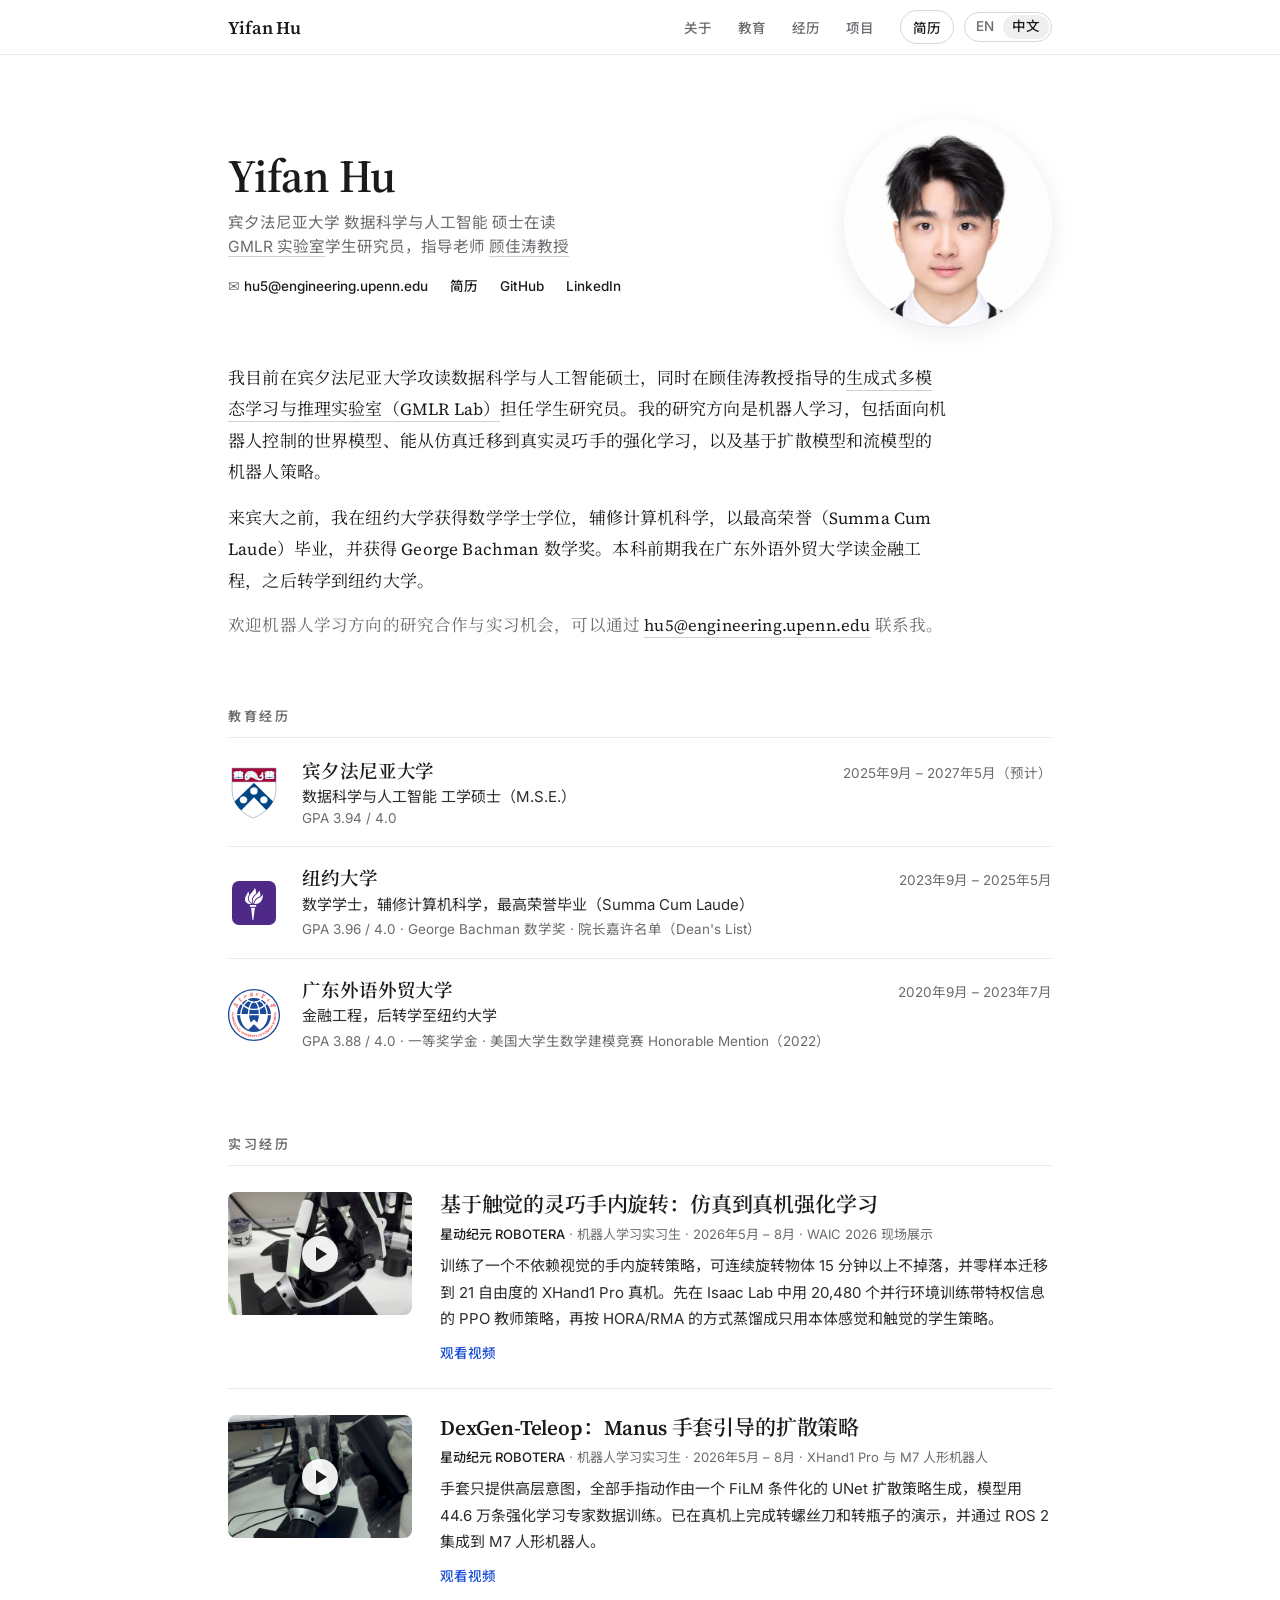
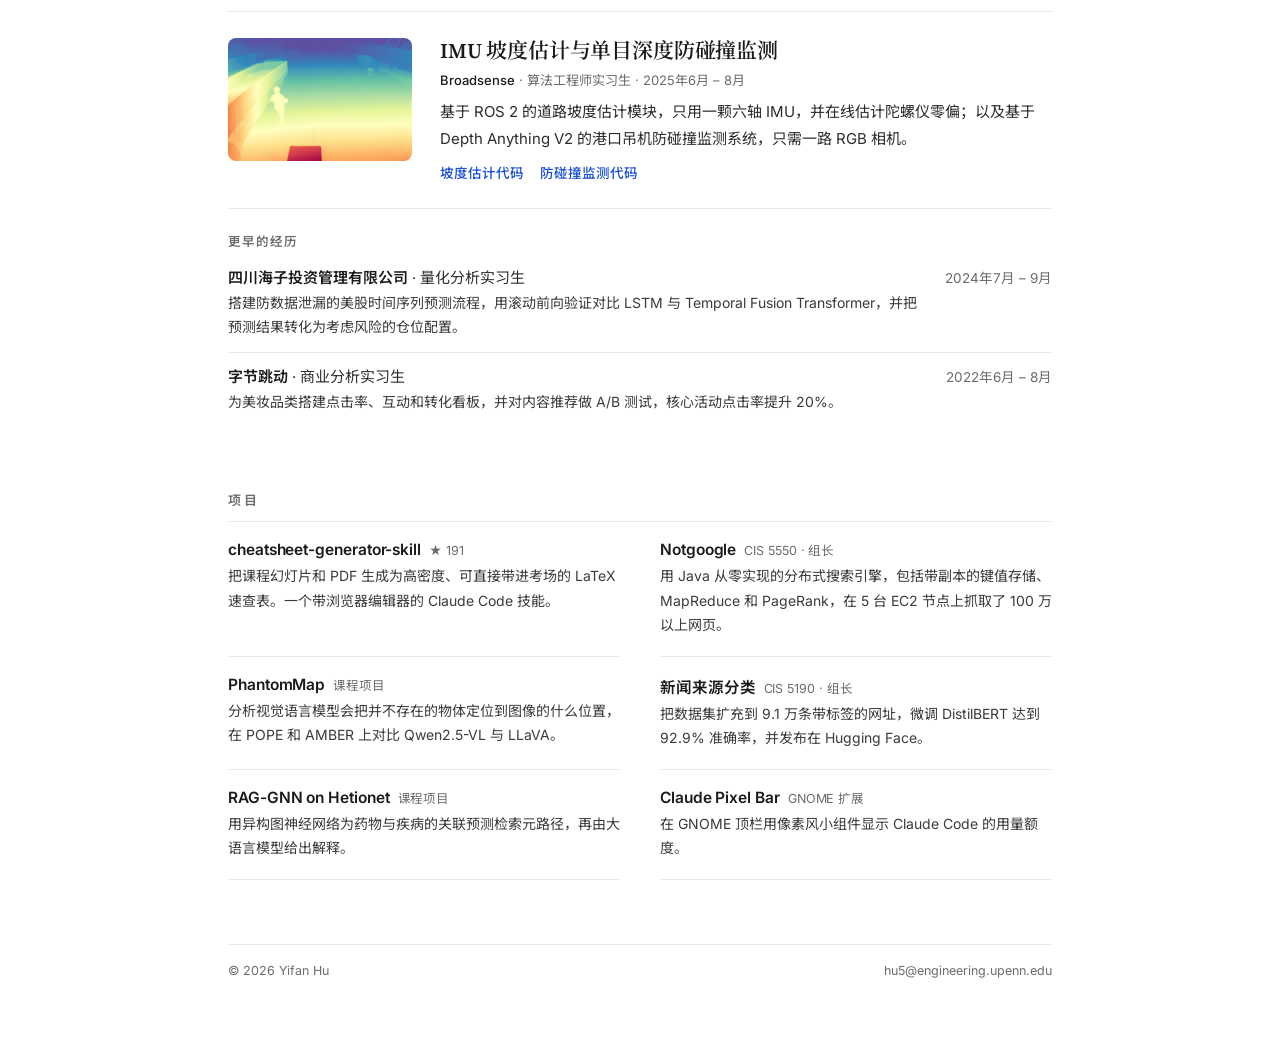
==== zh.html @ c8dd154f "Segmented EN | 中文 language switch after the CV button" ====
<!DOCTYPE html>
<html lang="zh-CN">
<head>
  <meta charset="utf-8">
  <meta name="viewport" content="width=device-width, initial-scale=1">
  <title>Yifan Hu · 个人主页</title>
  <meta name="description" content="Yifan Hu，宾夕法尼亚大学数据科学与人工智能硕士在读，GMLR 实验室学生研究员。研究方向：机器人学习、世界模型、灵巧操作的仿真到真机强化学习、扩散策略。">
  <meta property="og:title" content="Yifan Hu · 个人主页">
  <meta property="og:description" content="宾夕法尼亚大学机器人学习方向：世界模型、灵巧手的仿真到真机强化学习、扩散策略。">
  <meta property="og:image" content="https://evan715823.github.io/assets/img/photo.jpg">
  <meta property="og:url" content="https://evan715823.github.io/zh.html">
  <meta property="og:type" content="profile">
  <link rel="alternate" hreflang="en" href="https://evan715823.github.io/">
  <link rel="alternate" hreflang="zh-CN" href="https://evan715823.github.io/zh.html">
  <link rel="icon" href="favicon.svg" type="image/svg+xml">
  <link rel="preconnect" href="https://fonts.googleapis.com">
  <link rel="preconnect" href="https://fonts.gstatic.com" crossorigin>
  <link href="https://fonts.googleapis.com/css2?family=Inter:wght@400;500;600&family=Source+Serif+4:ital,opsz,wght@0,8..60,400;0,8..60,600;1,8..60,400&family=Noto+Sans+SC:wght@400;500;600&family=Noto+Serif+SC:wght@400;600&display=swap" rel="stylesheet">
  <link rel="stylesheet" href="assets/style.css?v=202609151609">
</head>
<body>

<div class="topbar">
  <div class="in">
    <a class="name" href="#top">Yifan Hu</a>
    <nav>
      <a href="#about">关于</a>
      <a href="#education">教育</a>
      <a href="#experience">经历</a>
      <a href="#projects">项目</a>
      <a class="cv" href="Yifan_Hu_Resume.pdf" target="_blank" rel="noopener">简历</a>
      <span class="langsw" role="group" aria-label="语言"><a href="index.html" lang="en" hreflang="en">EN</a><a class="on" aria-current="page">中文</a></span>
    </nav>
  </div>
</div>

<main class="wrap" id="top">

  <header>
    <div>
      <h1>Yifan Hu</h1>
      <p class="role">宾夕法尼亚大学 数据科学与人工智能 硕士在读<br>
        <a href="https://jiataogu.me/team/" target="_blank" rel="noopener">GMLR 实验室</a>学生研究员，指导老师 <a href="https://jiataogu.me/" target="_blank" rel="noopener">顾佳涛教授</a></p>
      <p class="links">
        <a href="mailto:hu5@engineering.upenn.edu"><span>✉</span>hu5@engineering.upenn.edu</a>
        <a href="Yifan_Hu_Resume.pdf" target="_blank" rel="noopener">简历</a>
        <a href="https://github.com/Evan715823" target="_blank" rel="noopener">GitHub</a>
        <a href="https://www.linkedin.com/in/yifan-hu-2140a3290/" target="_blank" rel="noopener">LinkedIn</a>
      </p>
    </div>
    <img src="assets/img/photo.jpg" alt="Yifan Hu 的照片" width="208" height="208">
  </header>

  <section class="bio" id="about">
    <p>我目前在宾夕法尼亚大学攻读数据科学与人工智能硕士，同时在顾佳涛教授指导的<a href="https://jiataogu.me/team/" target="_blank" rel="noopener">生成式多模态学习与推理实验室（GMLR Lab）</a>担任学生研究员。我的研究方向是机器人学习，包括面向机器人控制的世界模型、能从仿真迁移到真实灵巧手的强化学习，以及基于扩散模型和流模型的机器人策略。</p>
    <p>来宾大之前，我在纽约大学获得数学学士学位，辅修计算机科学，以最高荣誉（Summa Cum Laude）毕业，并获得 George Bachman 数学奖。本科前期我在广东外语外贸大学读金融工程，之后转学到纽约大学。</p>
    <p class="open">欢迎机器人学习方向的研究合作与实习机会，可以通过 <a href="mailto:hu5@engineering.upenn.edu">hu5@engineering.upenn.edu</a> 联系我。</p>
  </section>

  <h2 id="education">教育经历</h2>
  <div class="edu">
    <div class="school">
      <img class="crest" src="assets/img/logo-penn.svg" alt="宾夕法尼亚大学校徽" width="52" height="52">
      <div class="sb">
        <div class="top"><h3>宾夕法尼亚大学</h3><span class="d">2025年9月 – 2027年5月（预计）</span></div>
        <p class="deg">数据科学与人工智能 工学硕士（M.S.E.）</p>
        <p class="s">GPA 3.94 / 4.0</p>
      </div>
    </div>
    <div class="school">
      <img class="crest block" src="assets/img/logo-nyu.svg" alt="纽约大学校徽" width="52" height="52">
      <div class="sb">
        <div class="top"><h3>纽约大学</h3><span class="d">2023年9月 – 2025年5月</span></div>
        <p class="deg">数学学士，辅修计算机科学，最高荣誉毕业（Summa Cum Laude）</p>
        <p class="s">GPA 3.96 / 4.0 · George Bachman 数学奖 · 院长嘉许名单（Dean's List）</p>
      </div>
    </div>
    <div class="school">
      <img class="crest" src="assets/img/logo-gdufs.svg" alt="广东外语外贸大学校徽" width="52" height="52">
      <div class="sb">
        <div class="top"><h3>广东外语外贸大学</h3><span class="d">2020年9月 – 2023年7月</span></div>
        <p class="deg">金融工程，后转学至纽约大学</p>
        <p class="s">GPA 3.88 / 4.0 · 一等奖学金 · 美国大学生数学建模竞赛 Honorable Mention（2022）</p>
      </div>
    </div>
  </div>

  <h2 id="experience">实习经历</h2>

  <article class="entry">
    <a class="thumb" href="assets/video/inhand-rotation.mp4" data-video="assets/video/inhand-rotation.mp4" data-poster="assets/img/inhand-rotation-poster.jpg" aria-label="播放视频：XHand1 Pro 手内旋转">
      <img src="assets/img/inhand-rotation.jpg" alt="XHand1 Pro 在手中旋转圆柱" loading="lazy" width="960" height="640"><span class="play"></span>
    </a>
    <div>
      <h3>基于触觉的灵巧手内旋转：仿真到真机强化学习</h3>
      <p class="meta"><b>星动纪元 ROBOTERA</b> · 机器人学习实习生 · 2026年5月 – 8月 · WAIC 2026 现场展示</p>
      <p>训练了一个不依赖视觉的手内旋转策略，可连续旋转物体 15 分钟以上不掉落，并零样本迁移到 21 自由度的 XHand1 Pro 真机。先在 Isaac Lab 中用 20,480 个并行环境训练带特权信息的 PPO 教师策略，再按 HORA/RMA 的方式蒸馏成只用本体感觉和触觉的学生策略。</p>
      <p class="el"><a href="assets/video/inhand-rotation.mp4" data-video="assets/video/inhand-rotation.mp4" data-poster="assets/img/inhand-rotation-poster.jpg">观看视频</a></p>
    </div>
  </article>

  <article class="entry">
    <a class="thumb" href="assets/video/glove-teleop.mp4" data-video="assets/video/glove-teleop.mp4" data-poster="assets/img/glove-teleop-poster.jpg" aria-label="播放视频：手套引导遥操作">
      <img src="assets/img/glove-teleop.jpg" alt="Manus 手套引导 XHand1 Pro 旋转瓶子" loading="lazy" width="960" height="640"><span class="play"></span>
    </a>
    <div>
      <h3>DexGen-Teleop：Manus 手套引导的扩散策略</h3>
      <p class="meta"><b>星动纪元 ROBOTERA</b> · 机器人学习实习生 · 2026年5月 – 8月 · XHand1 Pro 与 M7 人形机器人</p>
      <p>手套只提供高层意图，全部手指动作由一个 FiLM 条件化的 UNet 扩散策略生成，模型用 44.6 万条强化学习专家数据训练。已在真机上完成转螺丝刀和转瓶子的演示，并通过 ROS 2 集成到 M7 人形机器人。</p>
      <p class="el"><a href="assets/video/glove-teleop.mp4" data-video="assets/video/glove-teleop.mp4" data-poster="assets/img/glove-teleop-poster.jpg">观看视频</a></p>
    </div>
  </article>

  <article class="entry">
    <a class="thumb static" href="https://github.com/Evan715823/Depth-Anything-V2-crane" target="_blank" rel="noopener" aria-label="Depth Anything V2 吊机防碰撞代码仓库">
      <img src="assets/img/broadsense.jpg" alt="港口吊机场景的单目深度图" loading="lazy" width="960" height="640">
    </a>
    <div>
      <h3>IMU 坡度估计与单目深度防碰撞监测</h3>
      <p class="meta"><b>Broadsense</b> · 算法工程师实习生 · 2025年6月 – 8月</p>
      <p>基于 ROS 2 的道路坡度估计模块，只用一颗六轴 IMU，并在线估计陀螺仪零偏；以及基于 Depth Anything V2 的港口吊机防碰撞监测系统，只需一路 RGB 相机。</p>
      <p class="el">
        <a href="https://github.com/Evan715823/slope_estimate" target="_blank" rel="noopener">坡度估计代码</a>
        <a href="https://github.com/Evan715823/Depth-Anything-V2-crane" target="_blank" rel="noopener">防碰撞监测代码</a>
      </p>
    </div>
  </article>

  <div class="minor">
    <h4>更早的经历</h4>
    <div class="mi">
      <div class="top"><p><b>四川海子投资管理有限公司</b> · 量化分析实习生</p><span class="d">2024年7月 – 9月</span></div>
      <p class="desc">搭建防数据泄漏的美股时间序列预测流程，用滚动前向验证对比 LSTM 与 Temporal Fusion Transformer，并把预测结果转化为考虑风险的仓位配置。</p>
    </div>
    <div class="mi">
      <div class="top"><p><b>字节跳动</b> · 商业分析实习生</p><span class="d">2022年6月 – 8月</span></div>
      <p class="desc">为美妆品类搭建点击率、互动和转化看板，并对内容推荐做 A/B 测试，核心活动点击率提升 20%。</p>
    </div>
  </div>

  <h2 id="projects">项目</h2>
  <div class="projects">
    <div class="proj"><h3><a href="https://github.com/Evan715823/cheatsheet-generator-skill" target="_blank" rel="noopener">cheatsheet-generator-skill</a><span>★ 191</span></h3><p>把课程幻灯片和 PDF 生成为高密度、可直接带进考场的 LaTeX 速查表。一个带浏览器编辑器的 Claude Code 技能。</p></div>
    <div class="proj"><h3>Notgoogle<span>CIS 5550 · 组长</span></h3><p>用 Java 从零实现的分布式搜索引擎，包括带副本的键值存储、MapReduce 和 PageRank，在 5 台 EC2 节点上抓取了 100 万以上网页。</p></div>
    <div class="proj"><h3><a href="https://github.com/Evan715823/PhantomMap" target="_blank" rel="noopener">PhantomMap</a><span>课程项目</span></h3><p>分析视觉语言模型会把并不存在的物体定位到图像的什么位置，在 POPE 和 AMBER 上对比 Qwen2.5-VL 与 LLaVA。</p></div>
    <div class="proj"><h3>新闻来源分类<span>CIS 5190 · 组长</span></h3><p>把数据集扩充到 9.1 万条带标签的网址，微调 DistilBERT 达到 92.9% 准确率，并发布在 Hugging Face。</p></div>
    <div class="proj"><h3><a href="https://github.com/Evan715823/rag-gnn-hetionet" target="_blank" rel="noopener">RAG-GNN on Hetionet</a><span>课程项目</span></h3><p>用异构图神经网络为药物与疾病的关联预测检索元路径，再由大语言模型给出解释。</p></div>
    <div class="proj"><h3><a href="https://github.com/Evan715823/Claude-bar-for-linux" target="_blank" rel="noopener">Claude Pixel Bar</a><span>GNOME 扩展</span></h3><p>在 GNOME 顶栏用像素风小组件显示 Claude Code 的用量额度。</p></div>
  </div>


  <footer><span>© 2026 Yifan Hu</span><span><a href="mailto:hu5@engineering.upenn.edu">hu5@engineering.upenn.edu</a></span></footer>
</main>

<div class="lightbox" id="lightbox" hidden>
  <div class="lb-backdrop" data-close></div>
  <div class="lb-body">
    <button class="lb-close" type="button" aria-label="关闭" data-close>×</button>
    <video id="lb-video" controls playsinline preload="metadata"></video>
  </div>
</div>

<script src="assets/site.js?v=202609151609"></script>
</body>
</html>
---- assets/style.css ----
:root {
  --ink: #1b1b1d;
  --body: #2c2c30;
  --sec: #6b6b70;
  --rule: #e8e8ea;
  --link: #1a4fd6;
  --bg: #fff;
  --serif: 'Source Serif 4', Georgia, 'Times New Roman', serif;
  --sans: 'Inter', -apple-system, 'Helvetica Neue', system-ui, sans-serif;
}

* { box-sizing: border-box; margin: 0; padding: 0; }
html { scroll-behavior: smooth; scroll-padding-top: 70px; }
body { background: var(--bg); color: var(--ink); font-family: var(--sans); -webkit-font-smoothing: antialiased; }
a { color: var(--link); text-decoration: none; }
a:hover { text-decoration: underline; }
img { max-width: 100%; display: block; }

/* top bar */
.topbar { position: sticky; top: 0; z-index: 9; background: rgba(255, 255, 255, .94); backdrop-filter: blur(12px); -webkit-backdrop-filter: blur(12px); border-bottom: 1px solid var(--rule); }
.topbar .in { max-width: 880px; margin: 0 auto; padding: 0 28px; height: 54px; display: flex; align-items: center; justify-content: space-between; }
.topbar .name { font-family: var(--serif); font-weight: 600; font-size: 18px; color: var(--ink); letter-spacing: -.005em; }
.topbar .name:hover { text-decoration: none; }
.topbar nav a { color: var(--sec); font-size: 13.5px; font-weight: 500; margin-left: 26px; }
.topbar nav a:hover { color: var(--ink); text-decoration: none; }
.topbar nav a.cv { color: var(--ink); border: 1px solid #d6d6da; border-radius: 980px; padding: 6px 12px; }
.topbar nav a.cv:hover { border-color: var(--ink); }
.topbar nav { display: flex; align-items: center; }
.langsw { display: inline-flex; margin-left: 10px; border: 1px solid #d6d6da; border-radius: 980px; padding: 2px; font-size: 12.5px; line-height: 1; }
.topbar nav .langsw a { margin: 0; padding: 5px 9px; border-radius: 980px; color: var(--sec); font-weight: 500; }
.topbar nav .langsw a:hover { color: var(--ink); text-decoration: none; }
.topbar nav .langsw a.on { background: #efeff1; color: var(--ink); cursor: default; }

/* Chinese page: Noto Serif SC / Noto Sans SC with system fallbacks */
html[lang="zh-CN"] {
  --serif: 'Source Serif 4', 'Noto Serif SC', 'Songti SC', 'PingFang SC', 'Microsoft YaHei', Georgia, serif;
  --sans: 'Inter', 'Noto Sans SC', 'PingFang SC', 'Microsoft YaHei', system-ui, sans-serif;
}
html[lang="zh-CN"] .bio { font-size: 17px; line-height: 1.85; letter-spacing: .01em; }
html[lang="zh-CN"] .entry p:not(.meta):not(.el), html[lang="zh-CN"] .proj p, html[lang="zh-CN"] .mi .desc { line-height: 1.75; }
html[lang="zh-CN"] h2 { letter-spacing: .2em; }

.wrap { max-width: 880px; margin: 0 auto; padding: 64px 28px 72px; }

/* header */
header { display: grid; grid-template-columns: 1fr 208px; gap: 56px; align-items: center; }
h1 { font-family: var(--serif); font-size: 46px; font-weight: 600; letter-spacing: -.012em; line-height: 1.1; }
.role { font-size: 15.5px; color: var(--sec); margin-top: 10px; line-height: 1.55; }
.role a { color: var(--sec); border-bottom: 1px solid #d0d0d4; }
.role a:hover { color: var(--ink); text-decoration: none; border-color: var(--ink); }
.links { margin-top: 16px; display: flex; flex-wrap: wrap; align-items: baseline; gap: 10px 22px; font-size: 13.5px; font-weight: 500; }
.links a { color: var(--ink); }
.links a span { color: var(--sec); font-weight: 400; margin-right: 5px; }
header img { width: 208px; height: 208px; border-radius: 50%; object-fit: cover; box-shadow: 0 1px 0 rgba(0, 0, 0, .04), 0 6px 24px rgba(0, 0, 0, .08); }

/* bio */
.bio { font-family: var(--serif); font-size: 18px; line-height: 1.66; margin-top: 36px; max-width: 720px; color: var(--ink); }
.bio p + p { margin-top: 14px; }
.bio a { color: var(--ink); border-bottom: 1px solid #cfcfd3; }
.bio a:hover { text-decoration: none; border-color: var(--ink); }
.bio .open { color: var(--sec); font-size: 16.5px; }

/* sections */
h2 { font-size: 13px; font-weight: 600; letter-spacing: .12em; text-transform: uppercase; color: var(--sec); margin-top: 64px; padding-bottom: 12px; border-bottom: 1px solid var(--rule); }

/* experience entries */
.entry { display: grid; grid-template-columns: 184px 1fr; gap: 28px; padding: 26px 0; border-bottom: 1px solid var(--rule); }
.thumb { width: 184px; aspect-ratio: 3 / 2; border-radius: 8px; overflow: hidden; background: #f2f2f4; position: relative; display: block; }
.thumb img { width: 100%; height: 100%; object-fit: cover; transition: transform .35s ease; }
.thumb:hover img { transform: scale(1.03); }
.thumb .play { position: absolute; left: 50%; top: 50%; transform: translate(-50%, -50%); width: 36px; height: 36px; border-radius: 50%; background: rgba(255, 255, 255, .92); box-shadow: 0 2px 10px rgba(0, 0, 0, .25); }
.thumb .play::after { content: ''; position: absolute; left: 14px; top: 11px; border-left: 11px solid var(--ink); border-top: 7px solid transparent; border-bottom: 7px solid transparent; }
.entry h3 { font-family: var(--serif); font-size: 21px; font-weight: 600; letter-spacing: -.008em; line-height: 1.25; }
.meta { font-size: 13px; color: var(--sec); margin-top: 6px; }
.meta b { color: var(--ink); font-weight: 500; }
.entry p:not(.meta):not(.el) { font-size: 15px; line-height: 1.6; margin-top: 10px; color: var(--body); }
.el { margin-top: 10px; font-size: 13.5px; font-weight: 500; display: flex; flex-wrap: wrap; gap: 16px; }

/* earlier experience */
.minor { padding-top: 22px; }
.minor h4 { font-size: 12.5px; font-weight: 600; letter-spacing: .08em; text-transform: uppercase; color: var(--sec); margin-bottom: 4px; }
.mi { padding: 12px 0; }
.mi + .mi { border-top: 1px solid var(--rule); }
.mi .top { display: flex; justify-content: space-between; align-items: baseline; gap: 16px; }
.mi .top p { font-size: 15px; color: var(--body); }
.mi .top b { color: var(--ink); font-weight: 600; }
.mi .d { color: var(--sec); font-size: 13.5px; white-space: nowrap; }
.mi .desc { font-size: 14px; color: #3a3a3f; line-height: 1.55; margin-top: 4px; max-width: 700px; }

/* projects */
.projects { display: grid; grid-template-columns: 1fr 1fr; gap: 0 40px; }
.proj { padding: 18px 0; border-bottom: 1px solid var(--rule); }
.proj h3 { font-size: 15.5px; font-weight: 600; letter-spacing: -.005em; }
.proj h3 a { color: var(--ink); }
.proj h3 span { font-weight: 400; color: var(--sec); font-size: 12.5px; margin-left: 8px; }
.proj p { font-size: 14px; color: #3a3a3f; line-height: 1.55; margin-top: 5px; }

/* education */
.edu { padding-top: 2px; }
.school { display: grid; grid-template-columns: 52px 1fr; gap: 22px; align-items: center; padding: 20px 0; border-bottom: 1px solid var(--rule); }
.school:last-child { border-bottom: 0; }
.crest { width: 52px; height: 52px; object-fit: contain; }
.crest.block { width: 44px; height: 44px; margin: 4px; border-radius: 7px; }
.school .top { display: flex; justify-content: space-between; align-items: baseline; gap: 16px; }
.school h3 { font-family: var(--serif); font-size: 18.5px; font-weight: 600; letter-spacing: -.005em; line-height: 1.25; }
.school .d { color: var(--sec); font-size: 13.5px; white-space: nowrap; }
.school .deg { font-size: 15px; color: var(--body); margin-top: 3px; line-height: 1.45; }
.school .s { font-size: 13.5px; color: var(--sec); margin-top: 3px; }

footer { margin-top: 64px; padding-top: 18px; border-top: 1px solid var(--rule); font-size: 12.5px; color: var(--sec); display: flex; justify-content: space-between; }
footer a { color: var(--sec); }

/* lightbox */
.lightbox { position: fixed; inset: 0; z-index: 50; display: flex; align-items: center; justify-content: center; }
.lightbox[hidden] { display: none; }
.lb-backdrop { position: absolute; inset: 0; background: rgba(0, 0, 0, .78); }
.lb-body { position: relative; width: min(92vw, 1120px); max-height: 90vh; }
.lb-body video { width: 100%; max-height: 90vh; border-radius: 10px; background: #000; display: block; }
.lb-close { position: absolute; right: -6px; top: -44px; width: 36px; height: 36px; border: 0; border-radius: 50%; background: rgba(255, 255, 255, .15); color: #fff; font-size: 22px; line-height: 36px; cursor: pointer; }
.lb-close:hover { background: rgba(255, 255, 255, .3); }
body.lb-open { overflow: hidden; }

/* mobile */
@media (max-width: 640px) {
  .topbar .in { padding: 0 18px; }
  .topbar nav a { margin-left: 14px; font-size: 13px; }
  .topbar nav > a:not(.cv):nth-child(-n+2) { display: none; }
  .langsw { margin-left: 8px; }
  .wrap { padding: 40px 18px 56px; }
  header { grid-template-columns: 1fr; gap: 22px; }
  header img { order: -1; width: 128px; height: 128px; }
  h1 { font-size: 36px; }
  .bio { font-size: 17px; }
  .entry { grid-template-columns: 1fr; gap: 14px; }
  .thumb { width: 100%; }
  .projects { grid-template-columns: 1fr; }
  .school { grid-template-columns: 40px 1fr; gap: 16px; align-items: start; }
  .crest { width: 40px; height: 40px; }
  .crest.block { width: 34px; height: 34px; margin: 3px; border-radius: 6px; }
  .school .top, .mi .top { flex-direction: column; gap: 2px; }
  .lb-close { right: 0; top: -42px; }
}

/* very narrow phones: keep only the language toggle and CV in the top bar */
@media (max-width: 440px) {
  .topbar nav > a:not(.cv) { display: none; }
}
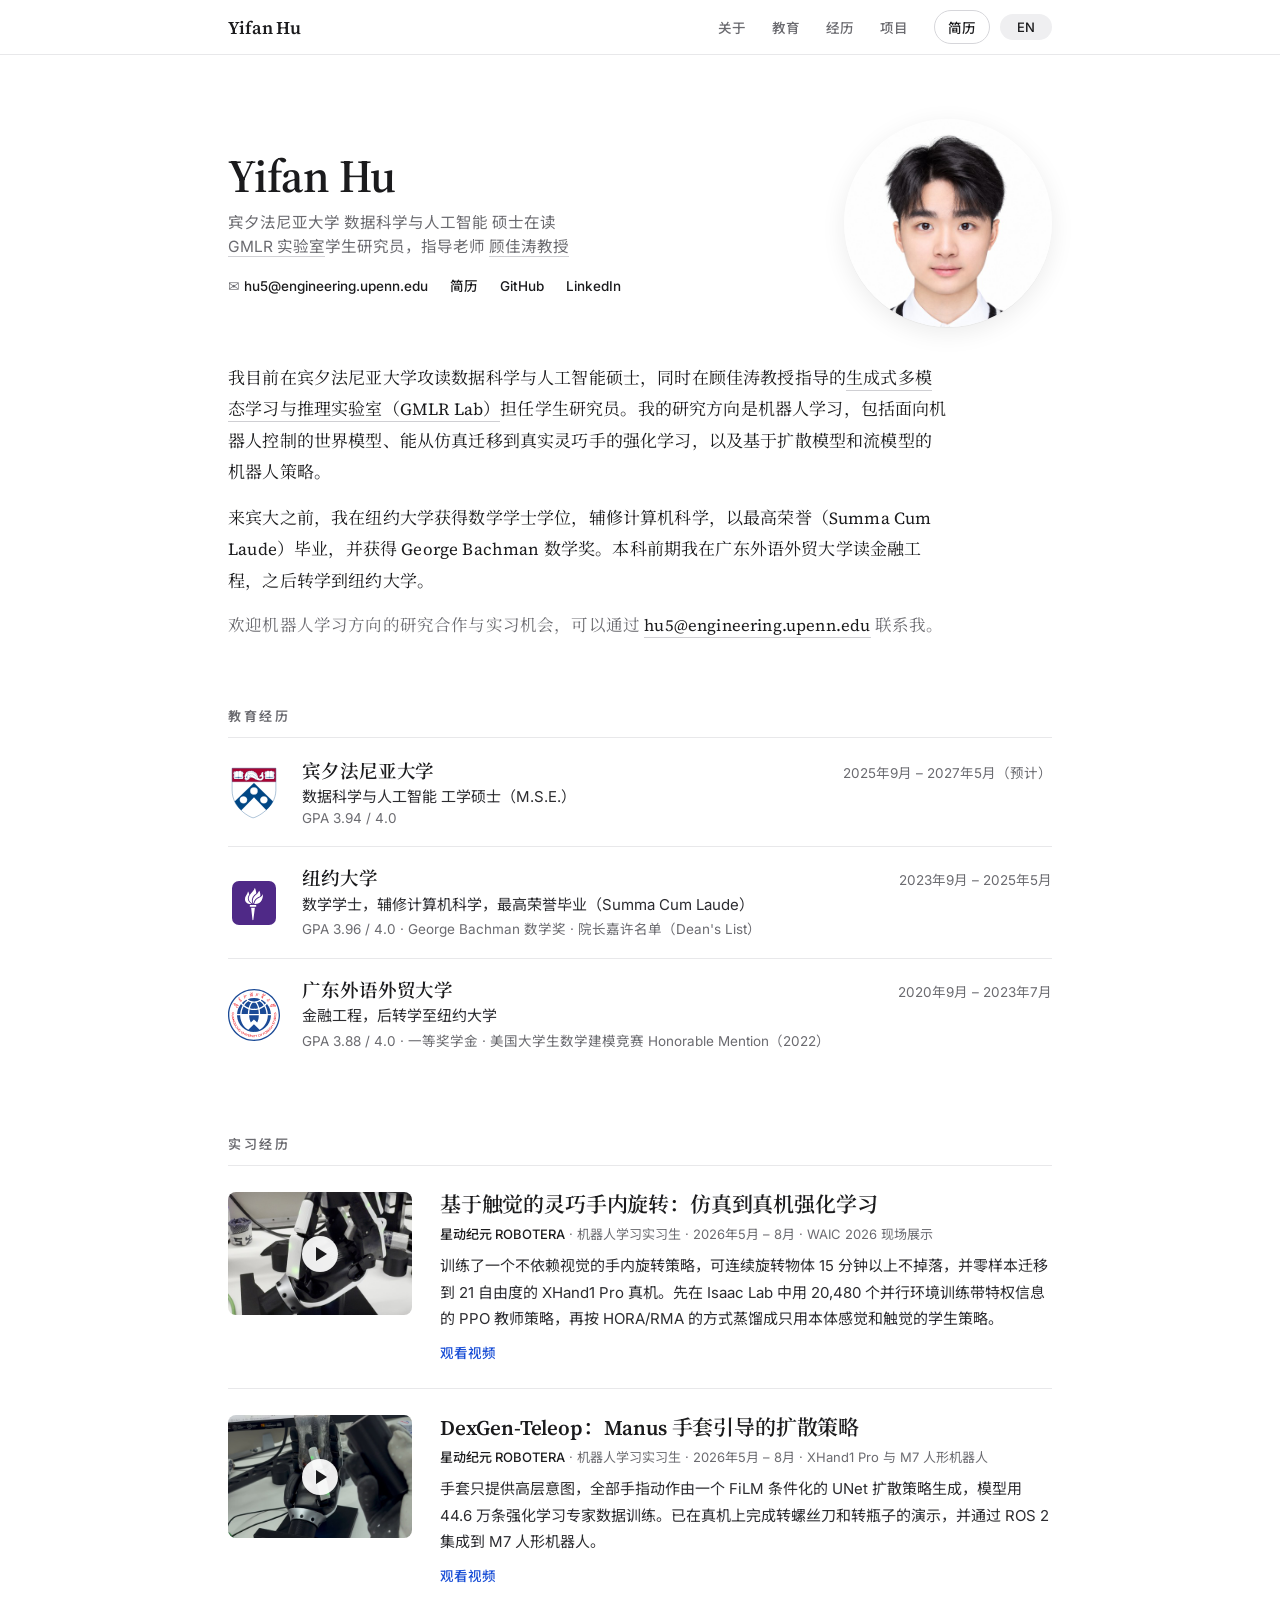
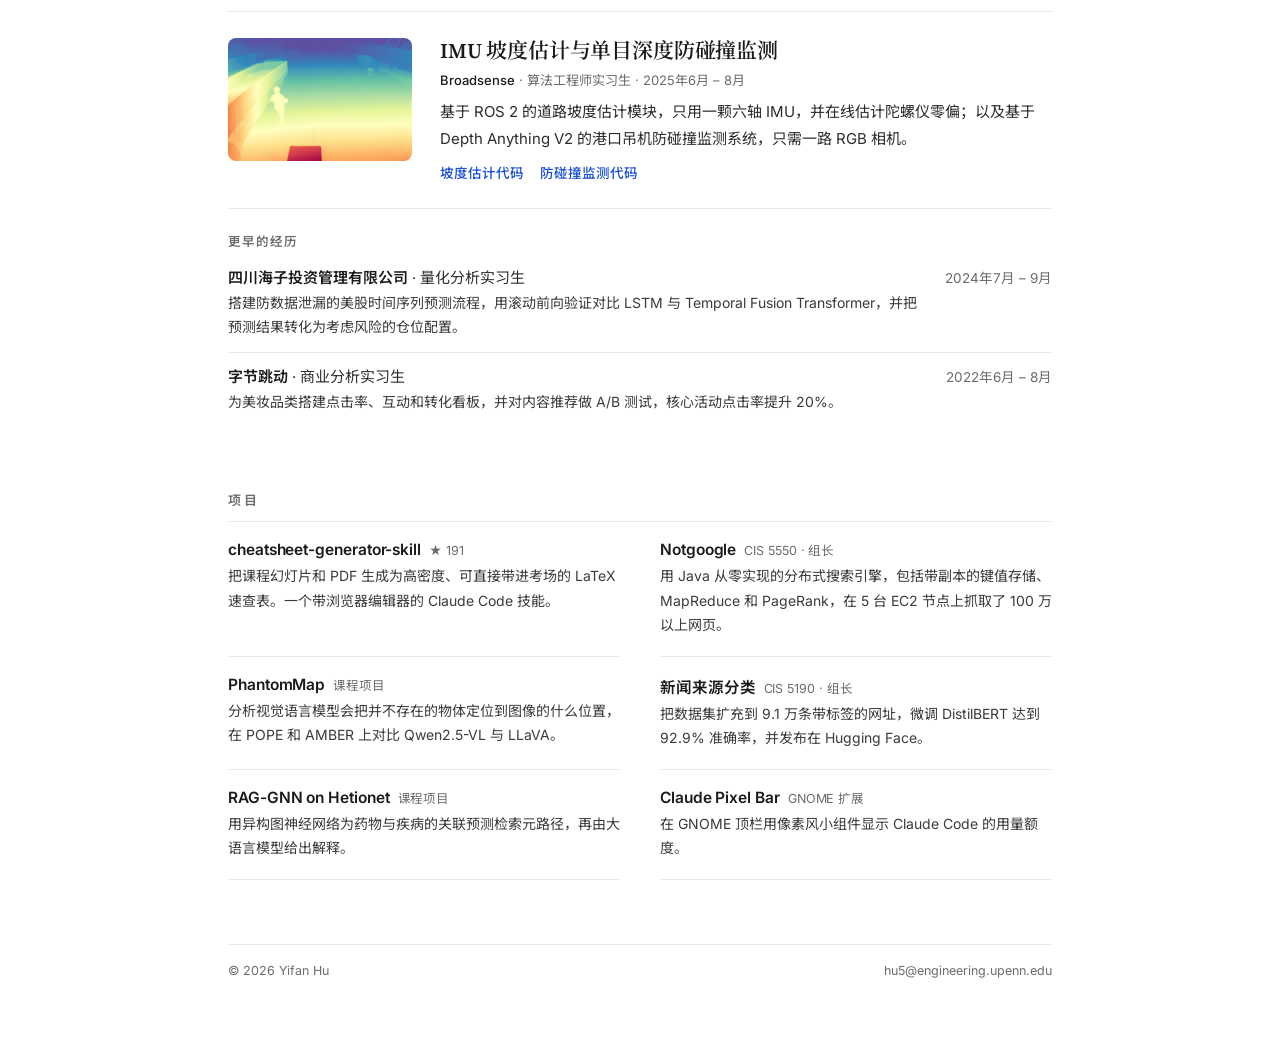
==== commit 3c45aca4: "Single fixed-position language toggle; fixed-width CV button" ====
--- a/zh.html
+++ b/zh.html
@@ -16,7 +16,7 @@
   <link rel="preconnect" href="https://fonts.googleapis.com">
   <link rel="preconnect" href="https://fonts.gstatic.com" crossorigin>
   <link href="https://fonts.googleapis.com/css2?family=Inter:wght@400;500;600&family=Source+Serif+4:ital,opsz,wght@0,8..60,400;0,8..60,600;1,8..60,400&family=Noto+Sans+SC:wght@400;500;600&family=Noto+Serif+SC:wght@400;600&display=swap" rel="stylesheet">
-  <link rel="stylesheet" href="assets/style.css?v=202609151609">
+  <link rel="stylesheet" href="assets/style.css?v=202609151613">
 </head>
 <body>
 
@@ -29,7 +29,7 @@
       <a href="#experience">经历</a>
       <a href="#projects">项目</a>
       <a class="cv" href="Yifan_Hu_Resume.pdf" target="_blank" rel="noopener">简历</a>
-      <span class="langsw" role="group" aria-label="语言"><a href="index.html" lang="en" hreflang="en">EN</a><a class="on" aria-current="page">中文</a></span>
+      <a class="langbtn" href="index.html" lang="en" hreflang="en" title="Switch to English" aria-label="Switch to English">EN</a>
     </nav>
   </div>
 </div>
@@ -160,6 +160,6 @@
   </div>
 </div>
 
-<script src="assets/site.js?v=202609151609"></script>
+<script src="assets/site.js?v=202609151613"></script>
 </body>
 </html>
--- a/assets/style.css
+++ b/assets/style.css
@@ -23,13 +23,12 @@
 .topbar .name:hover { text-decoration: none; }
 .topbar nav a { color: var(--sec); font-size: 13.5px; font-weight: 500; margin-left: 26px; }
 .topbar nav a:hover { color: var(--ink); text-decoration: none; }
-.topbar nav a.cv { color: var(--ink); border: 1px solid #d6d6da; border-radius: 980px; padding: 6px 12px; }
+.topbar nav a.cv { color: var(--ink); border: 1px solid #d6d6da; border-radius: 980px; width: 56px; text-align: center; padding: 6px 0; }
 .topbar nav a.cv:hover { border-color: var(--ink); }
 .topbar nav { display: flex; align-items: center; }
-.langsw { display: inline-flex; margin-left: 10px; border: 1px solid #d6d6da; border-radius: 980px; padding: 2px; font-size: 12.5px; line-height: 1; }
-.topbar nav .langsw a { margin: 0; padding: 5px 9px; border-radius: 980px; color: var(--sec); font-weight: 500; }
-.topbar nav .langsw a:hover { color: var(--ink); text-decoration: none; }
-.topbar nav .langsw a.on { background: #efeff1; color: var(--ink); cursor: default; }
+/* language toggle: same size and position on both pages */
+.topbar nav a.langbtn { margin-left: 10px; width: 52px; text-align: center; padding: 6px 0; border-radius: 980px; background: #efeff1; color: var(--ink); font-size: 13px; font-weight: 500; line-height: 1.15; }
+.topbar nav a.langbtn:hover { background: #e4e4e7; text-decoration: none; }
 
 /* Chinese page: Noto Serif SC / Noto Sans SC with system fallbacks */
 html[lang="zh-CN"] {
@@ -124,8 +123,8 @@
 @media (max-width: 640px) {
   .topbar .in { padding: 0 18px; }
   .topbar nav a { margin-left: 14px; font-size: 13px; }
-  .topbar nav > a:not(.cv):nth-child(-n+2) { display: none; }
-  .langsw { margin-left: 8px; }
+  .topbar nav > a:not(.cv):not(.langbtn):nth-child(-n+2) { display: none; }
+  .topbar nav a.langbtn { margin-left: 8px; }
   .wrap { padding: 40px 18px 56px; }
   header { grid-template-columns: 1fr; gap: 22px; }
   header img { order: -1; width: 128px; height: 128px; }
@@ -143,5 +142,5 @@
 
 /* very narrow phones: keep only the language toggle and CV in the top bar */
 @media (max-width: 440px) {
-  .topbar nav > a:not(.cv) { display: none; }
+  .topbar nav > a:not(.cv):not(.langbtn) { display: none; }
 }
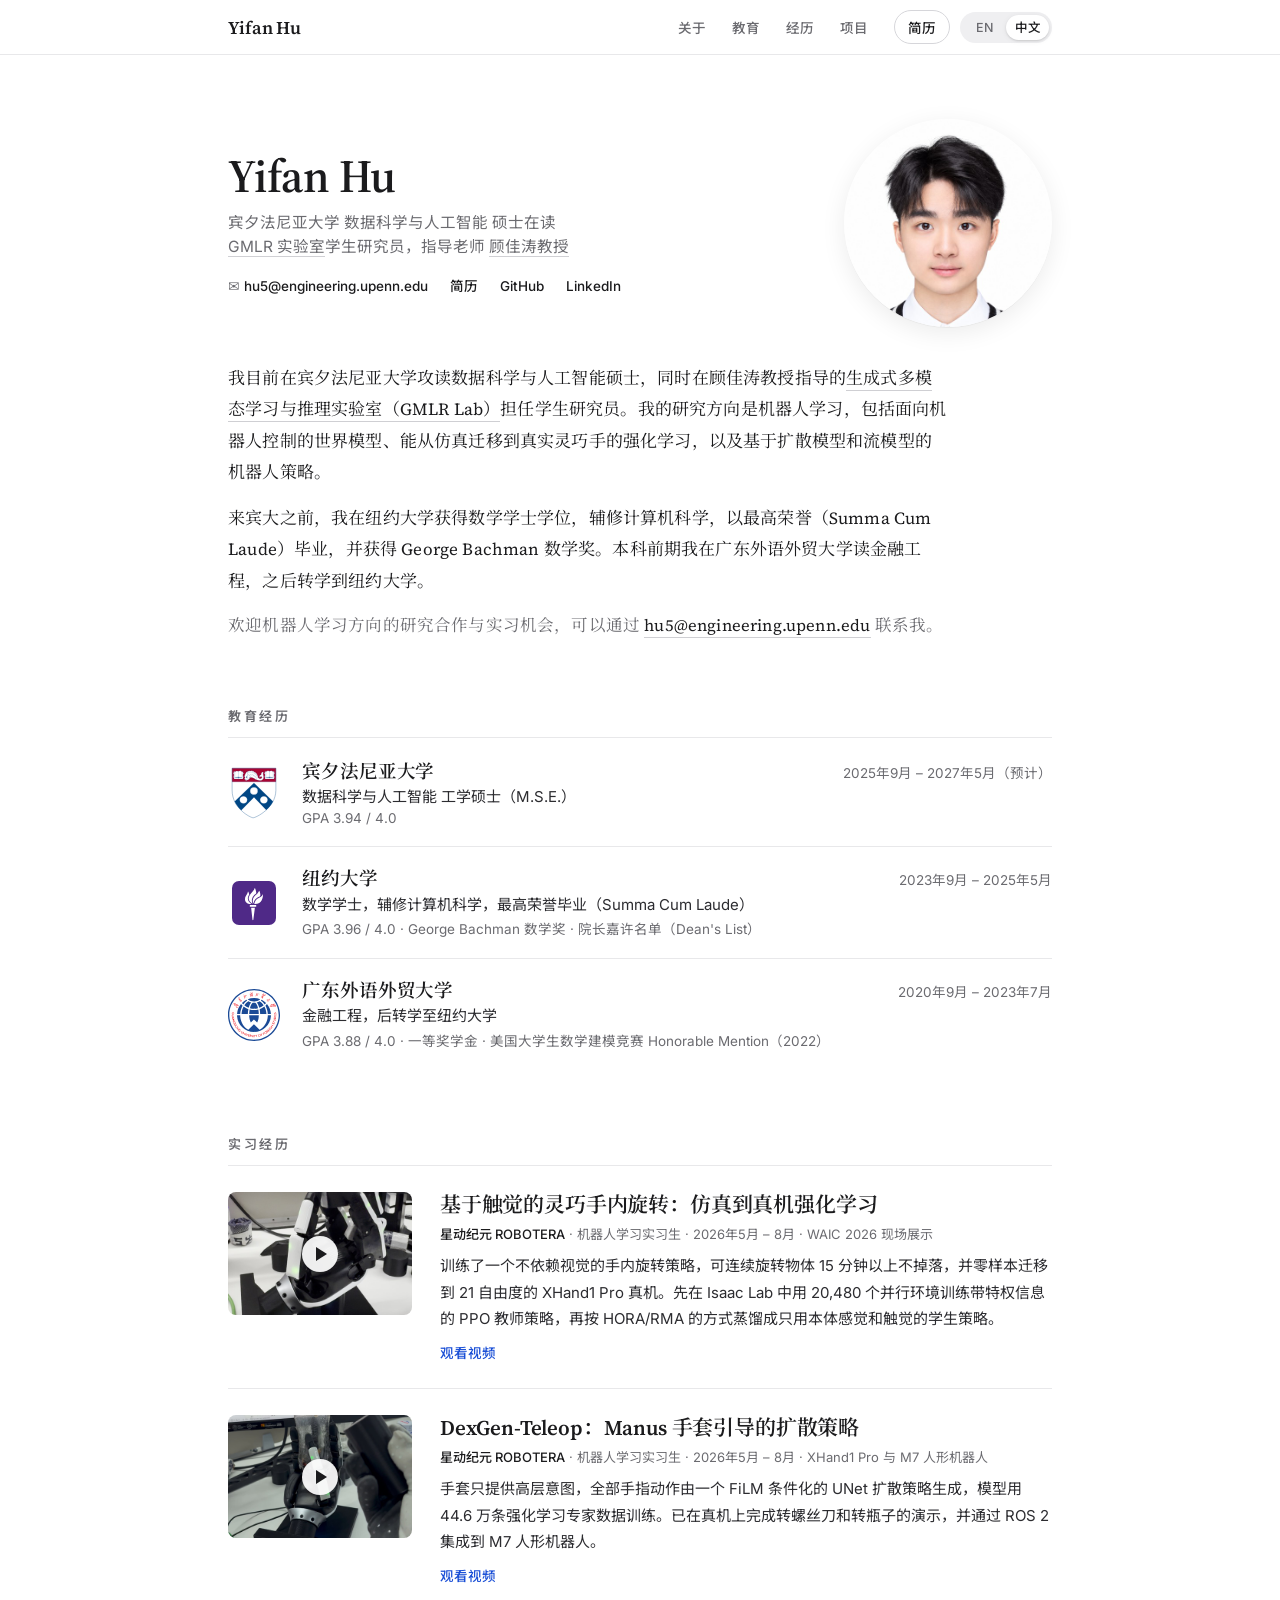
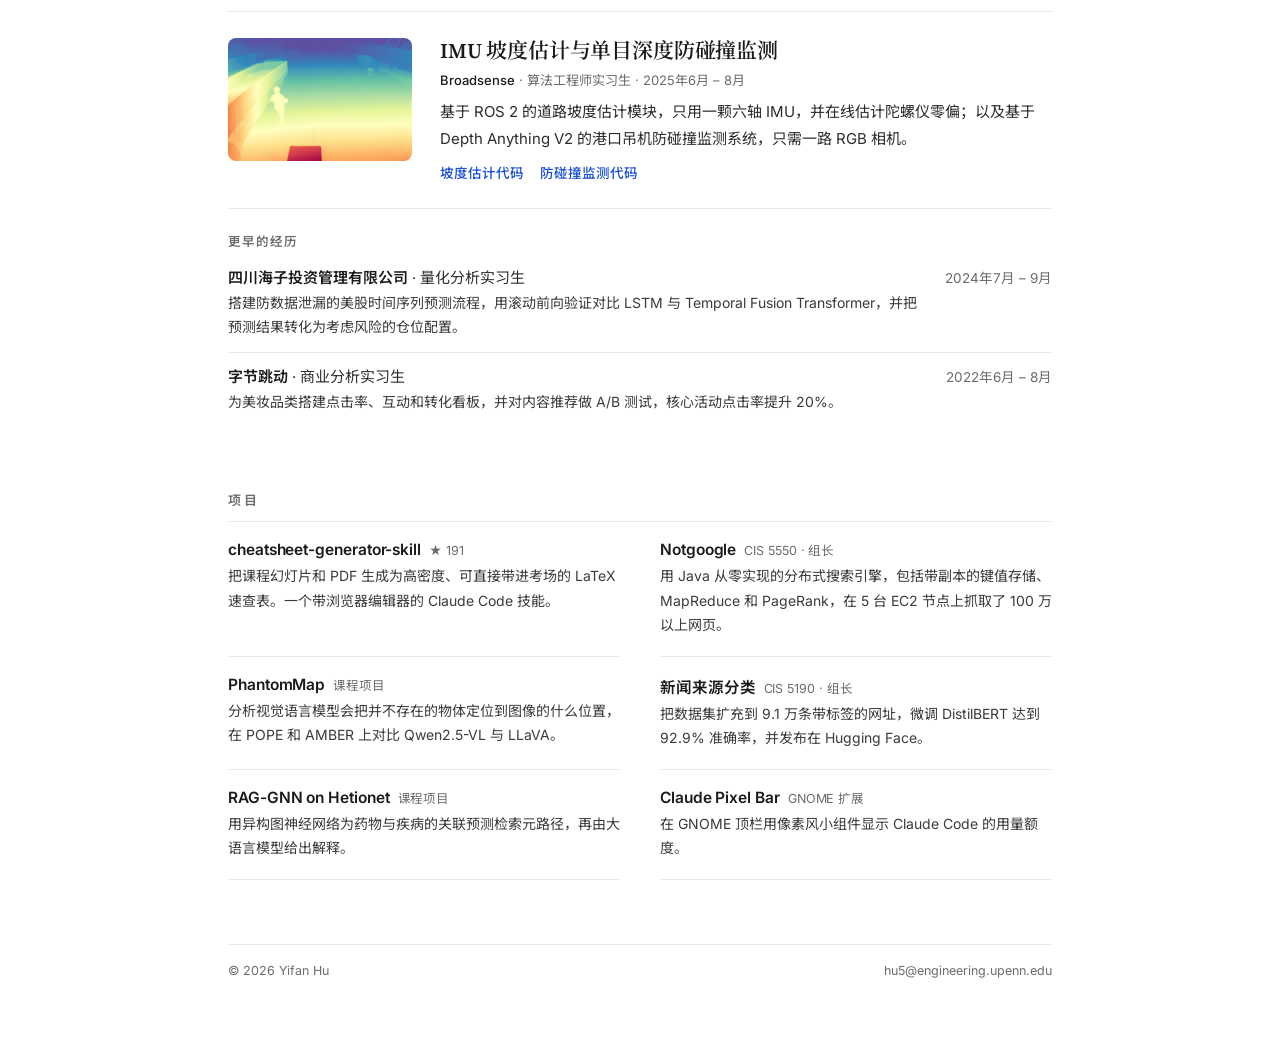
==== commit 442988ab: "Sliding EN/中文 switch right of the CV button, animated across page changes" ====
--- a/zh.html
+++ b/zh.html
@@ -12,11 +12,12 @@
   <meta property="og:type" content="profile">
   <link rel="alternate" hreflang="en" href="https://evan715823.github.io/">
   <link rel="alternate" hreflang="zh-CN" href="https://evan715823.github.io/zh.html">
+  <script>try{if(sessionStorage.getItem('langSlide')){document.documentElement.classList.add('lang-arriving');sessionStorage.removeItem('langSlide')}}catch(e){}</script>
   <link rel="icon" href="favicon.svg" type="image/svg+xml">
   <link rel="preconnect" href="https://fonts.googleapis.com">
   <link rel="preconnect" href="https://fonts.gstatic.com" crossorigin>
   <link href="https://fonts.googleapis.com/css2?family=Inter:wght@400;500;600&family=Source+Serif+4:ital,opsz,wght@0,8..60,400;0,8..60,600;1,8..60,400&family=Noto+Sans+SC:wght@400;500;600&family=Noto+Serif+SC:wght@400;600&display=swap" rel="stylesheet">
-  <link rel="stylesheet" href="assets/style.css?v=202609151613">
+  <link rel="stylesheet" href="assets/style.css?v=202609151617">
 </head>
 <body>
 
@@ -29,7 +30,7 @@
       <a href="#experience">经历</a>
       <a href="#projects">项目</a>
       <a class="cv" href="Yifan_Hu_Resume.pdf" target="_blank" rel="noopener">简历</a>
-      <a class="langbtn" href="index.html" lang="en" hreflang="en" title="Switch to English" aria-label="Switch to English">EN</a>
+      <a class="langsw is-zh" href="index.html" hreflang="en" data-langsw aria-label="语言：中文。Switch to English"><span class="thumb"></span><span class="opt" lang="en">EN</span><span class="opt" lang="zh-CN">中文</span></a>
     </nav>
   </div>
 </div>
@@ -160,6 +161,6 @@
   </div>
 </div>
 
-<script src="assets/site.js?v=202609151613"></script>
+<script src="assets/site.js?v=202609151617"></script>
 </body>
 </html>
--- a/assets/style.css
+++ b/assets/style.css
@@ -26,9 +26,22 @@
 .topbar nav a.cv { color: var(--ink); border: 1px solid #d6d6da; border-radius: 980px; width: 56px; text-align: center; padding: 6px 0; }
 .topbar nav a.cv:hover { border-color: var(--ink); }
 .topbar nav { display: flex; align-items: center; }
-/* language toggle: same size and position on both pages */
-.topbar nav a.langbtn { margin-left: 10px; width: 52px; text-align: center; padding: 6px 0; border-radius: 980px; background: #efeff1; color: var(--ink); font-size: 13px; font-weight: 500; line-height: 1.15; }
-.topbar nav a.langbtn:hover { background: #e4e4e7; text-decoration: none; }
+/* language switch: sliding thumb, identical size and position on both pages */
+.topbar nav a.langsw { position: relative; display: inline-flex; align-items: center; margin-left: 10px; width: 92px; height: 31px; padding: 3px; border-radius: 980px; background: #efeff1; color: var(--sec); }
+.topbar nav a.langsw:hover { text-decoration: none; background: #e7e7ea; }
+.langsw .thumb { position: absolute; top: 3px; left: 3px; width: 43px; height: 25px; border-radius: 980px; background: #fff; box-shadow: 0 1px 2px rgba(0, 0, 0, .12), 0 1px 6px rgba(0, 0, 0, .06); transition: transform .32s cubic-bezier(.3, .7, .2, 1); }
+.langsw .opt { position: relative; z-index: 1; flex: 1; text-align: center; font-size: 12.5px; font-weight: 500; line-height: 25px; transition: color .32s; }
+.langsw.is-zh .thumb { transform: translateX(43px); }
+.langsw.is-en .opt[lang="en"], .langsw.is-zh .opt[lang="zh-CN"] { color: var(--ink); }
+/* arriving from the other language: start the thumb on the old side, site.js releases it so it slides in */
+.lang-arriving .langsw .thumb, .lang-arriving .langsw .opt { transition: none; }
+.lang-arriving .langsw.is-zh .thumb { transform: none; }
+.lang-arriving .langsw.is-en .thumb { transform: translateX(43px); }
+.lang-arriving .langsw.is-zh .opt[lang="zh-CN"] { color: var(--sec); }
+.lang-arriving .langsw.is-zh .opt[lang="en"] { color: var(--ink); }
+.lang-arriving .langsw.is-en .opt[lang="en"] { color: var(--sec); }
+.lang-arriving .langsw.is-en .opt[lang="zh-CN"] { color: var(--ink); }
+@media (prefers-reduced-motion: reduce) { .langsw .thumb, .langsw .opt { transition: none; } }
 
 /* Chinese page: Noto Serif SC / Noto Sans SC with system fallbacks */
 html[lang="zh-CN"] {
@@ -123,8 +136,8 @@
 @media (max-width: 640px) {
   .topbar .in { padding: 0 18px; }
   .topbar nav a { margin-left: 14px; font-size: 13px; }
-  .topbar nav > a:not(.cv):not(.langbtn):nth-child(-n+2) { display: none; }
-  .topbar nav a.langbtn { margin-left: 8px; }
+  .topbar nav > a:not(.cv):not(.langsw):nth-child(-n+2) { display: none; }
+  .topbar nav a.langsw { margin-left: 8px; }
   .wrap { padding: 40px 18px 56px; }
   header { grid-template-columns: 1fr; gap: 22px; }
   header img { order: -1; width: 128px; height: 128px; }
@@ -142,5 +155,5 @@
 
 /* very narrow phones: keep only the language toggle and CV in the top bar */
 @media (max-width: 440px) {
-  .topbar nav > a:not(.cv):not(.langbtn) { display: none; }
+  .topbar nav > a:not(.cv):not(.langsw) { display: none; }
 }
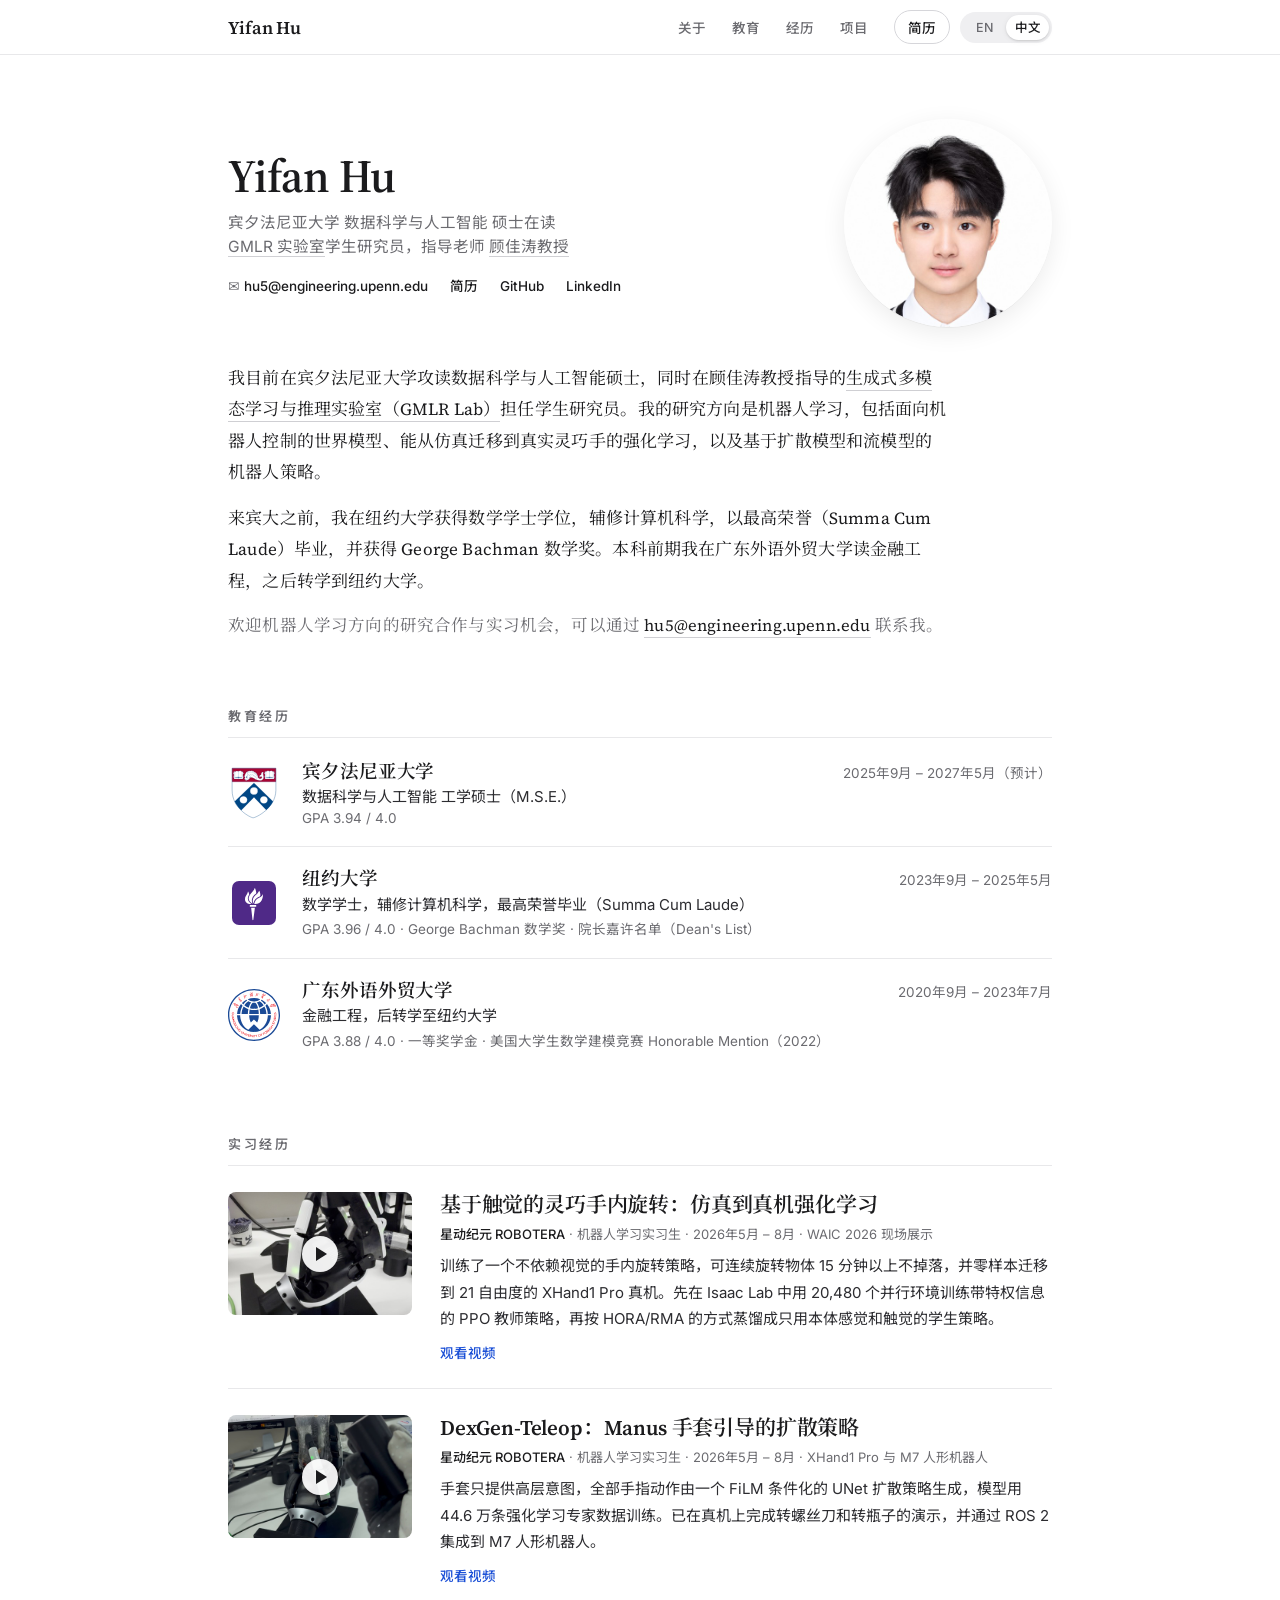
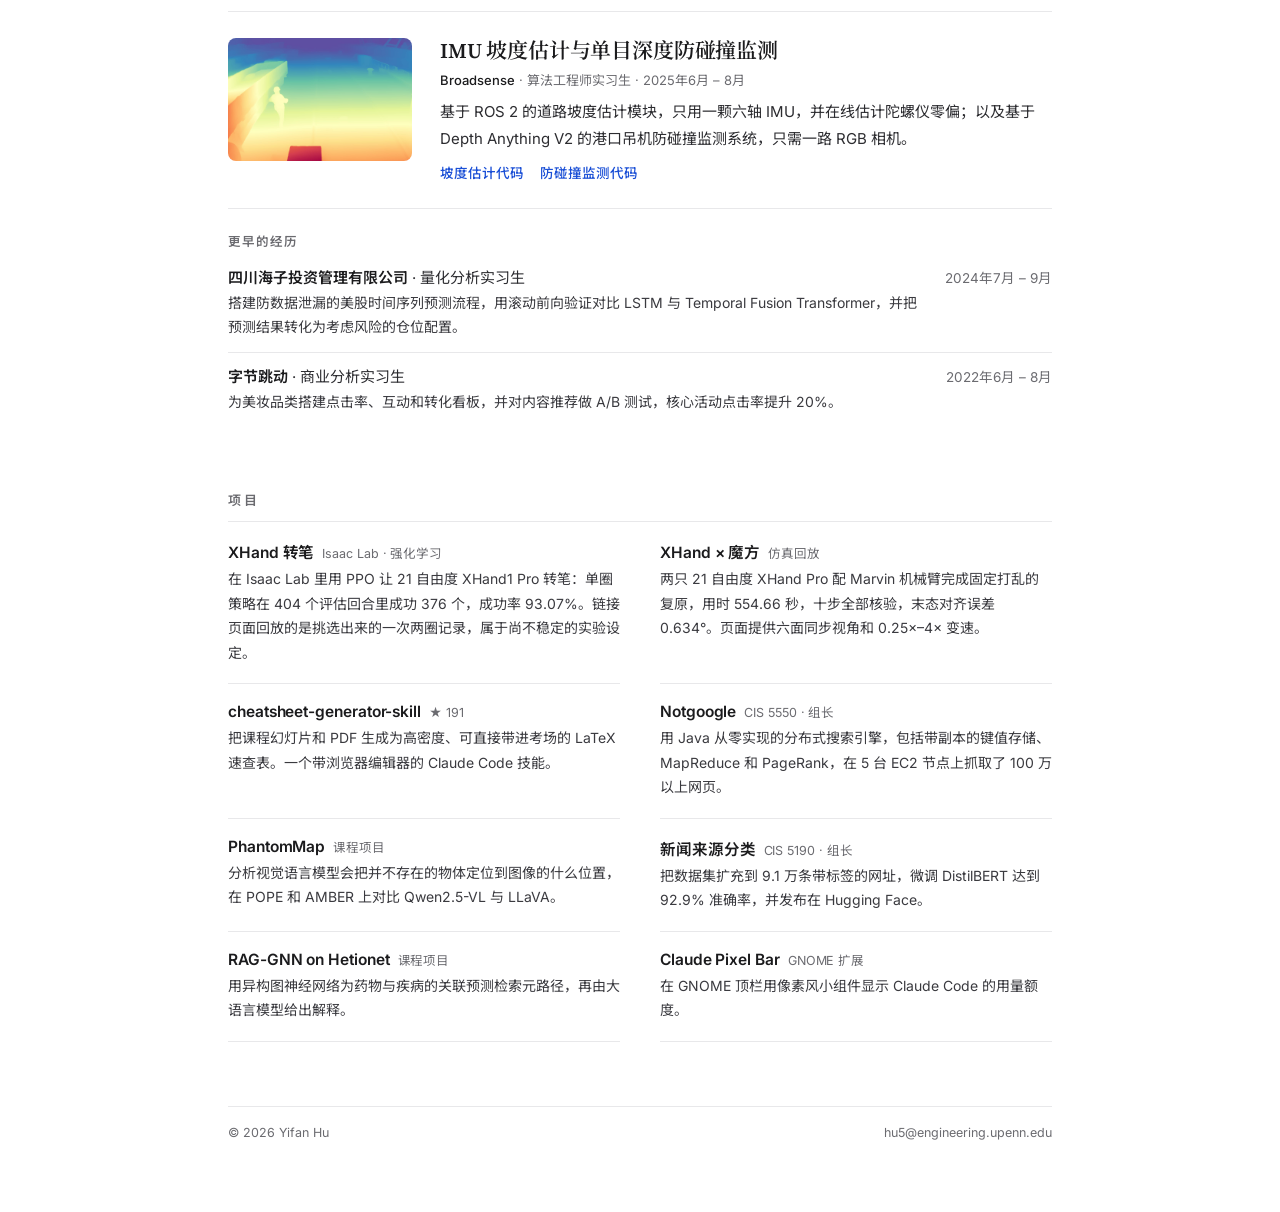
==== commit 3f1bbe22: "Add XHand pen-spin and Rubik's cube simulation demos to Projects" ====
--- a/zh.html
+++ b/zh.html
@@ -141,6 +141,8 @@
 
   <h2 id="projects">项目</h2>
   <div class="projects">
+    <div class="proj"><h3><a href="https://evan715823.github.io/xhand-pen-spin-demo/" target="_blank" rel="noopener">XHand 转笔</a><span>Isaac Lab · 强化学习</span></h3><p>在 Isaac Lab 里用 PPO 让 21 自由度 XHand1 Pro 转笔：单圈策略在 404 个评估回合里成功 376 个，成功率 93.07%。链接页面回放的是挑选出来的一次两圈记录，属于尚不稳定的实验设定。</p></div>
+    <div class="proj"><h3><a href="https://evan715823.github.io/xhand-pro-cube-demo/" target="_blank" rel="noopener">XHand × 魔方</a><span>仿真回放</span></h3><p>两只 21 自由度 XHand Pro 配 Marvin 机械臂完成固定打乱的复原，用时 554.66 秒，十步全部核验，末态对齐误差 0.634°。页面提供六面同步视角和 0.25×–4× 变速。</p></div>
     <div class="proj"><h3><a href="https://github.com/Evan715823/cheatsheet-generator-skill" target="_blank" rel="noopener">cheatsheet-generator-skill</a><span>★ 191</span></h3><p>把课程幻灯片和 PDF 生成为高密度、可直接带进考场的 LaTeX 速查表。一个带浏览器编辑器的 Claude Code 技能。</p></div>
     <div class="proj"><h3>Notgoogle<span>CIS 5550 · 组长</span></h3><p>用 Java 从零实现的分布式搜索引擎，包括带副本的键值存储、MapReduce 和 PageRank，在 5 台 EC2 节点上抓取了 100 万以上网页。</p></div>
     <div class="proj"><h3><a href="https://github.com/Evan715823/PhantomMap" target="_blank" rel="noopener">PhantomMap</a><span>课程项目</span></h3><p>分析视觉语言模型会把并不存在的物体定位到图像的什么位置，在 POPE 和 AMBER 上对比 Qwen2.5-VL 与 LLaVA。</p></div>
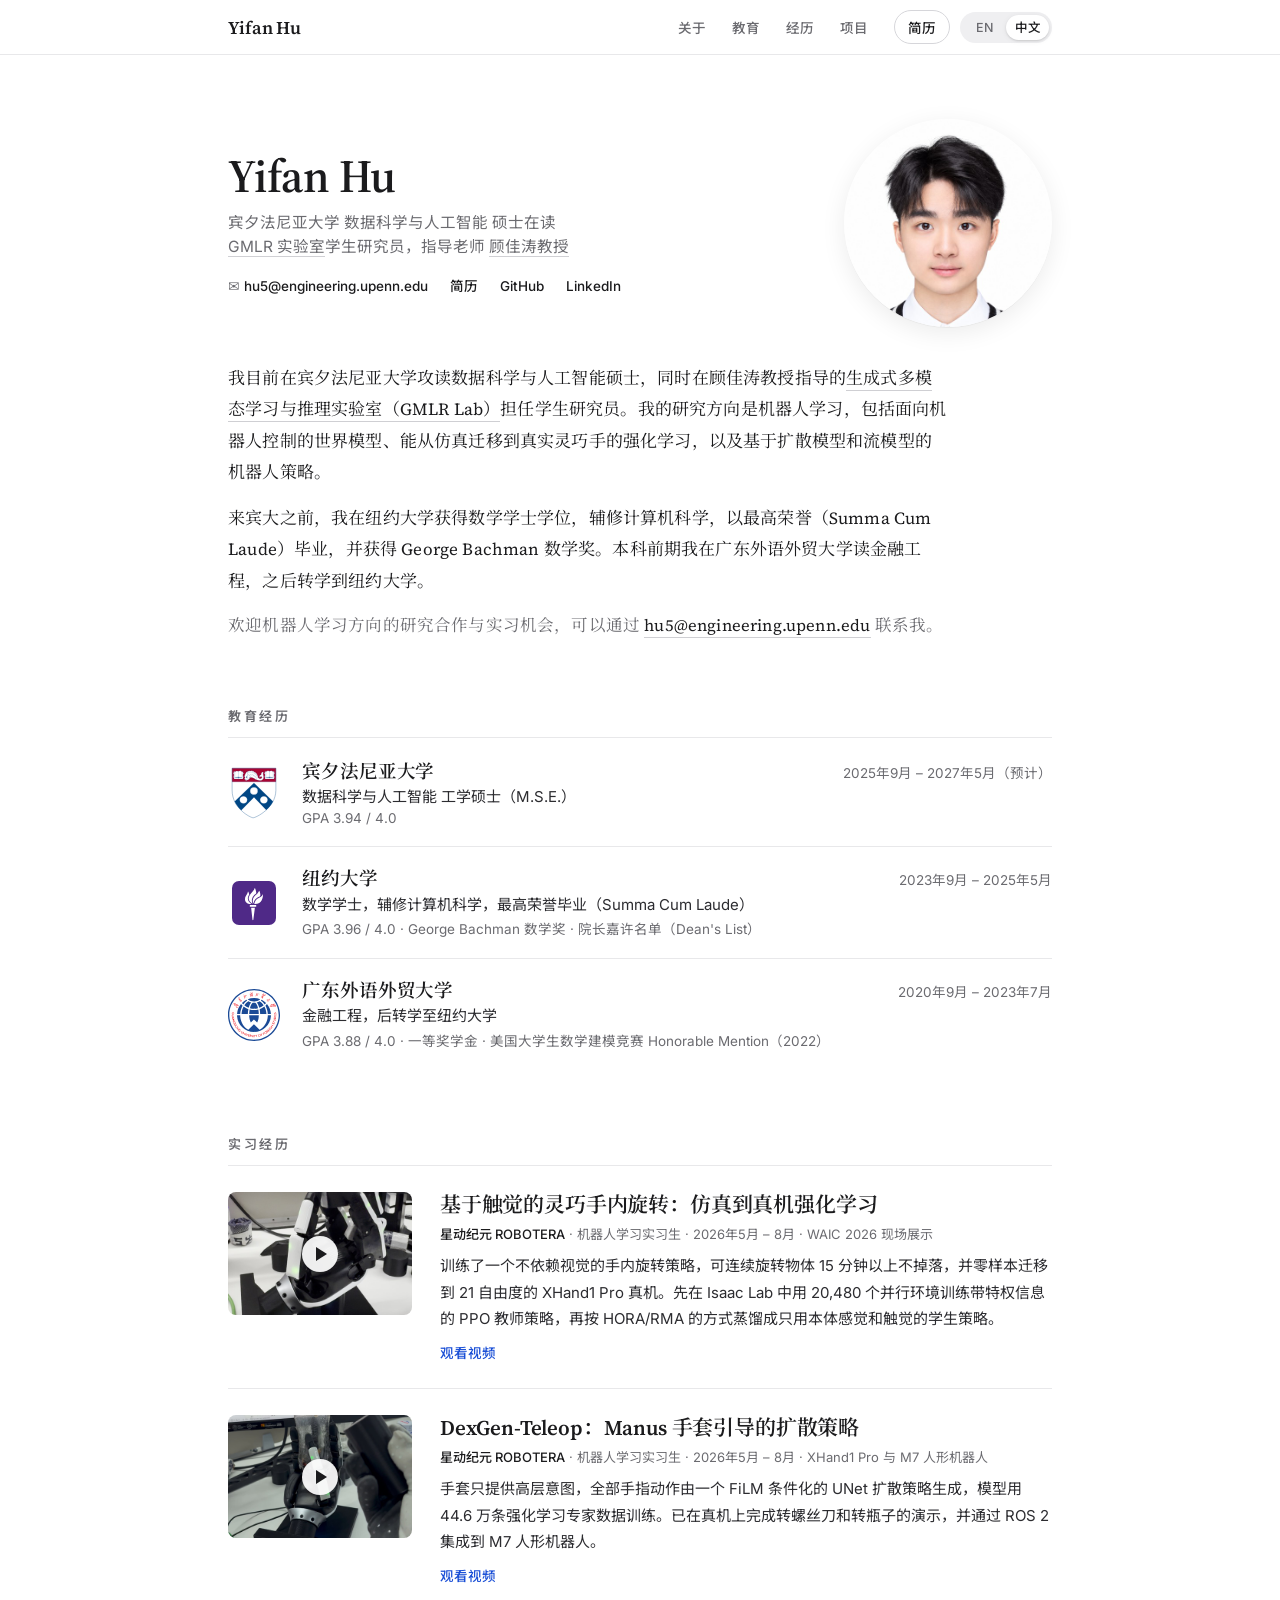
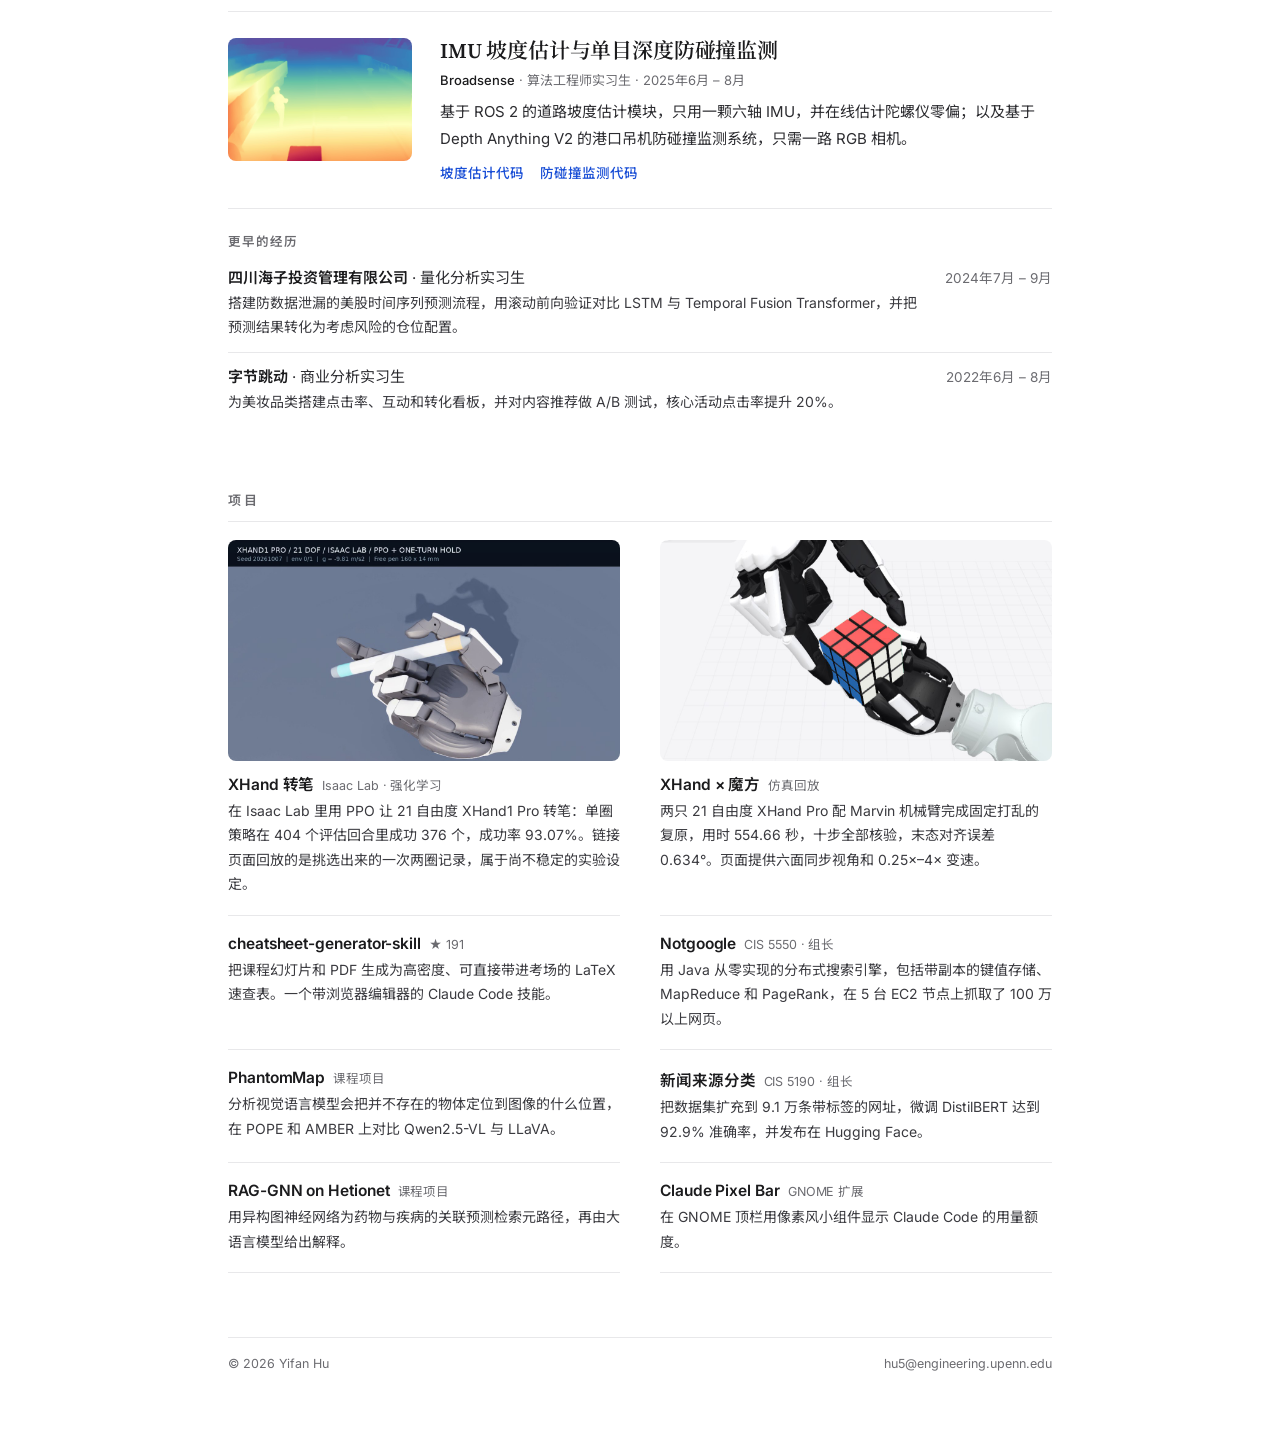
==== commit abfe795d: "Add thumbnails to the XHand demo project cards" ====
--- a/zh.html
+++ b/zh.html
@@ -17,7 +17,7 @@
   <link rel="preconnect" href="https://fonts.googleapis.com">
   <link rel="preconnect" href="https://fonts.gstatic.com" crossorigin>
   <link href="https://fonts.googleapis.com/css2?family=Inter:wght@400;500;600&family=Source+Serif+4:ital,opsz,wght@0,8..60,400;0,8..60,600;1,8..60,400&family=Noto+Sans+SC:wght@400;500;600&family=Noto+Serif+SC:wght@400;600&display=swap" rel="stylesheet">
-  <link rel="stylesheet" href="assets/style.css?v=202609151617">
+  <link rel="stylesheet" href="assets/style.css?v=202609191500">
 </head>
 <body>
 
@@ -141,8 +141,8 @@
 
   <h2 id="projects">项目</h2>
   <div class="projects">
-    <div class="proj"><h3><a href="https://evan715823.github.io/xhand-pen-spin-demo/" target="_blank" rel="noopener">XHand 转笔</a><span>Isaac Lab · 强化学习</span></h3><p>在 Isaac Lab 里用 PPO 让 21 自由度 XHand1 Pro 转笔：单圈策略在 404 个评估回合里成功 376 个，成功率 93.07%。链接页面回放的是挑选出来的一次两圈记录，属于尚不稳定的实验设定。</p></div>
-    <div class="proj"><h3><a href="https://evan715823.github.io/xhand-pro-cube-demo/" target="_blank" rel="noopener">XHand × 魔方</a><span>仿真回放</span></h3><p>两只 21 自由度 XHand Pro 配 Marvin 机械臂完成固定打乱的复原，用时 554.66 秒，十步全部核验，末态对齐误差 0.634°。页面提供六面同步视角和 0.25×–4× 变速。</p></div>
+    <div class="proj"><a class="shot" href="https://evan715823.github.io/xhand-pen-spin-demo/" target="_blank" rel="noopener"><img src="assets/img/xhand-pen-spin.jpg" alt="Isaac Lab 里 21 自由度 XHand1 Pro 正在转笔" loading="lazy" width="1280" height="720"></a><h3><a href="https://evan715823.github.io/xhand-pen-spin-demo/" target="_blank" rel="noopener">XHand 转笔</a><span>Isaac Lab · 强化学习</span></h3><p>在 Isaac Lab 里用 PPO 让 21 自由度 XHand1 Pro 转笔：单圈策略在 404 个评估回合里成功 376 个，成功率 93.07%。链接页面回放的是挑选出来的一次两圈记录，属于尚不稳定的实验设定。</p></div>
+    <div class="proj"><a class="shot" href="https://evan715823.github.io/xhand-pro-cube-demo/" target="_blank" rel="noopener"><img src="assets/img/xhand-cube.jpg" alt="两只 XHand Pro 在仿真里转动魔方" loading="lazy" width="1280" height="720"></a><h3><a href="https://evan715823.github.io/xhand-pro-cube-demo/" target="_blank" rel="noopener">XHand × 魔方</a><span>仿真回放</span></h3><p>两只 21 自由度 XHand Pro 配 Marvin 机械臂完成固定打乱的复原，用时 554.66 秒，十步全部核验，末态对齐误差 0.634°。页面提供六面同步视角和 0.25×–4× 变速。</p></div>
     <div class="proj"><h3><a href="https://github.com/Evan715823/cheatsheet-generator-skill" target="_blank" rel="noopener">cheatsheet-generator-skill</a><span>★ 191</span></h3><p>把课程幻灯片和 PDF 生成为高密度、可直接带进考场的 LaTeX 速查表。一个带浏览器编辑器的 Claude Code 技能。</p></div>
     <div class="proj"><h3>Notgoogle<span>CIS 5550 · 组长</span></h3><p>用 Java 从零实现的分布式搜索引擎，包括带副本的键值存储、MapReduce 和 PageRank，在 5 台 EC2 节点上抓取了 100 万以上网页。</p></div>
     <div class="proj"><h3><a href="https://github.com/Evan715823/PhantomMap" target="_blank" rel="noopener">PhantomMap</a><span>课程项目</span></h3><p>分析视觉语言模型会把并不存在的物体定位到图像的什么位置，在 POPE 和 AMBER 上对比 Qwen2.5-VL 与 LLaVA。</p></div>
@@ -163,6 +163,6 @@
   </div>
 </div>
 
-<script src="assets/site.js?v=202609151617"></script>
+<script src="assets/site.js?v=202609191500"></script>
 </body>
 </html>
--- a/assets/style.css
+++ b/assets/style.css
@@ -106,6 +106,9 @@
 .proj h3 a { color: var(--ink); }
 .proj h3 span { font-weight: 400; color: var(--sec); font-size: 12.5px; margin-left: 8px; }
 .proj p { font-size: 14px; color: #3a3a3f; line-height: 1.55; margin-top: 5px; }
+.proj .shot { display: block; margin-bottom: 11px; border-radius: 8px; overflow: hidden; background: #f2f2f4; aspect-ratio: 16 / 9; }
+.proj .shot img { width: 100%; height: 100%; object-fit: cover; transition: transform .35s ease; }
+.proj .shot:hover img { transform: scale(1.03); }
 
 /* education */
 .edu { padding-top: 2px; }
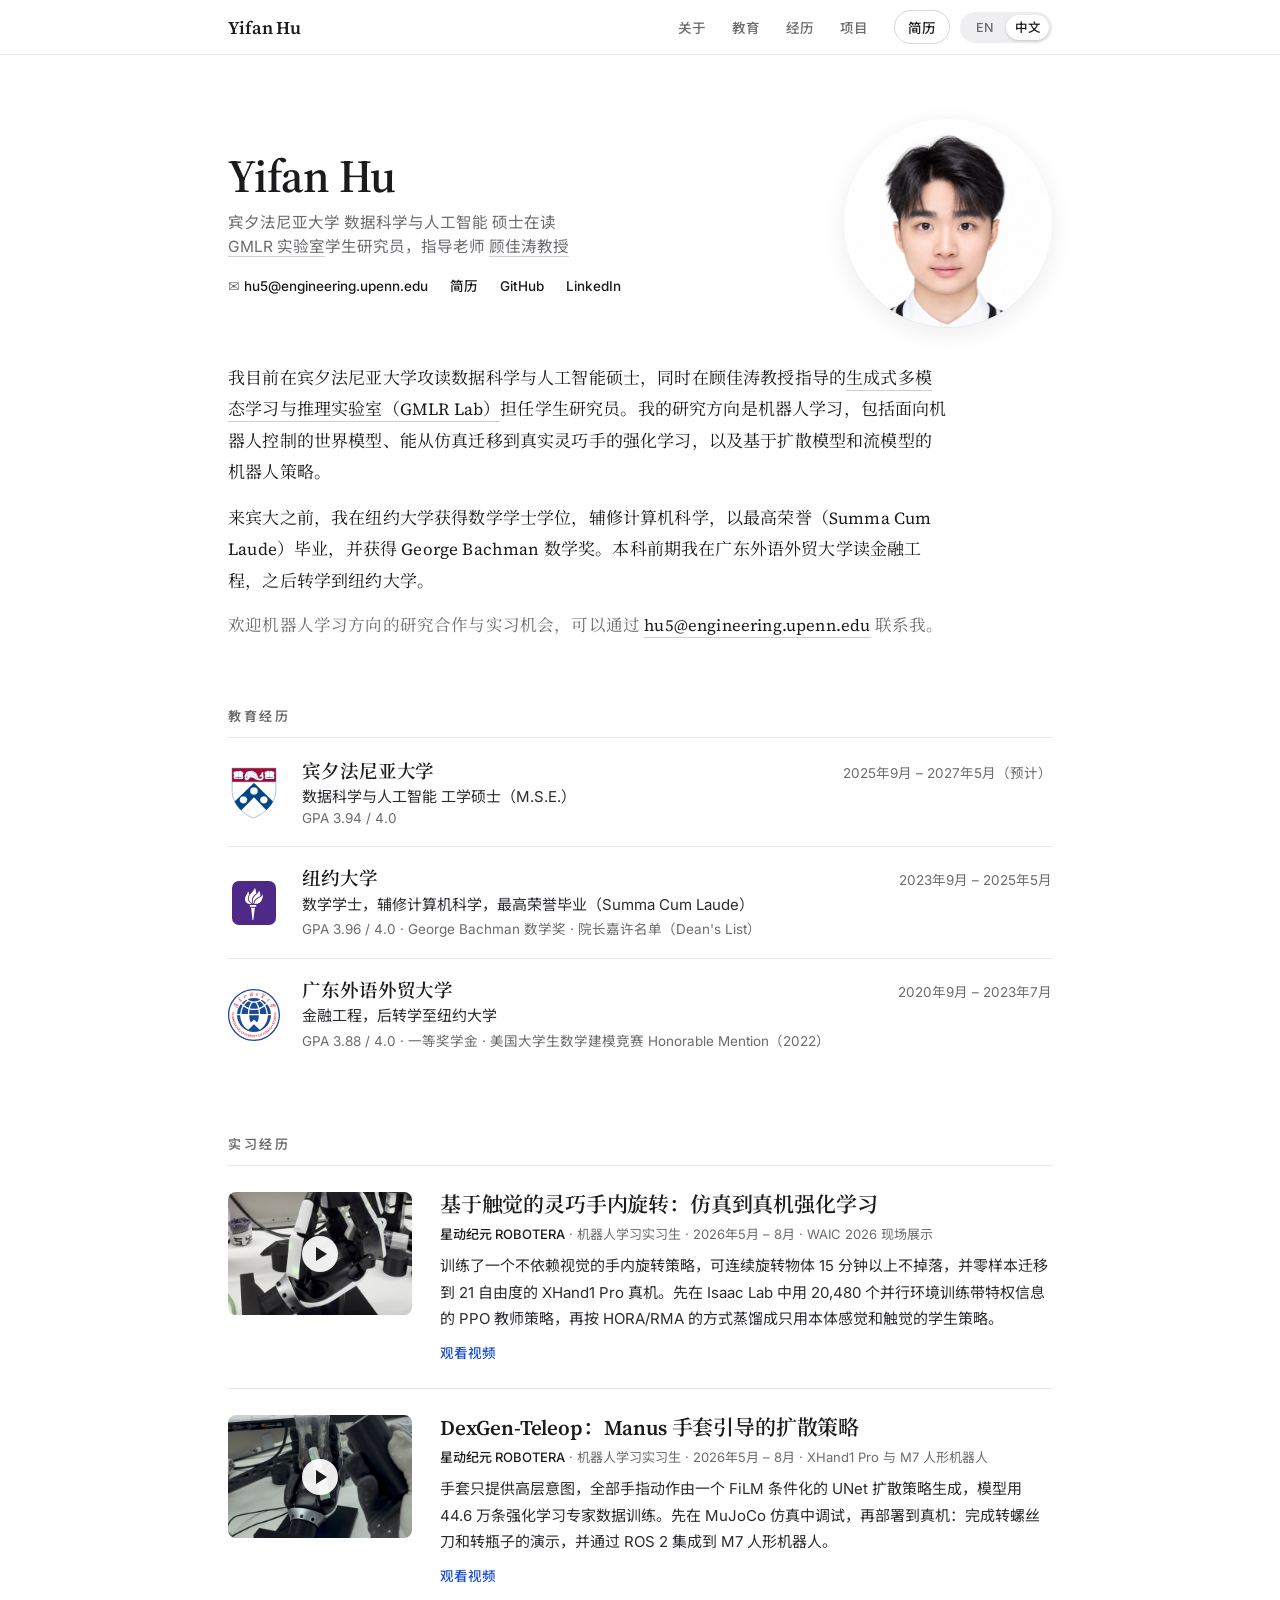
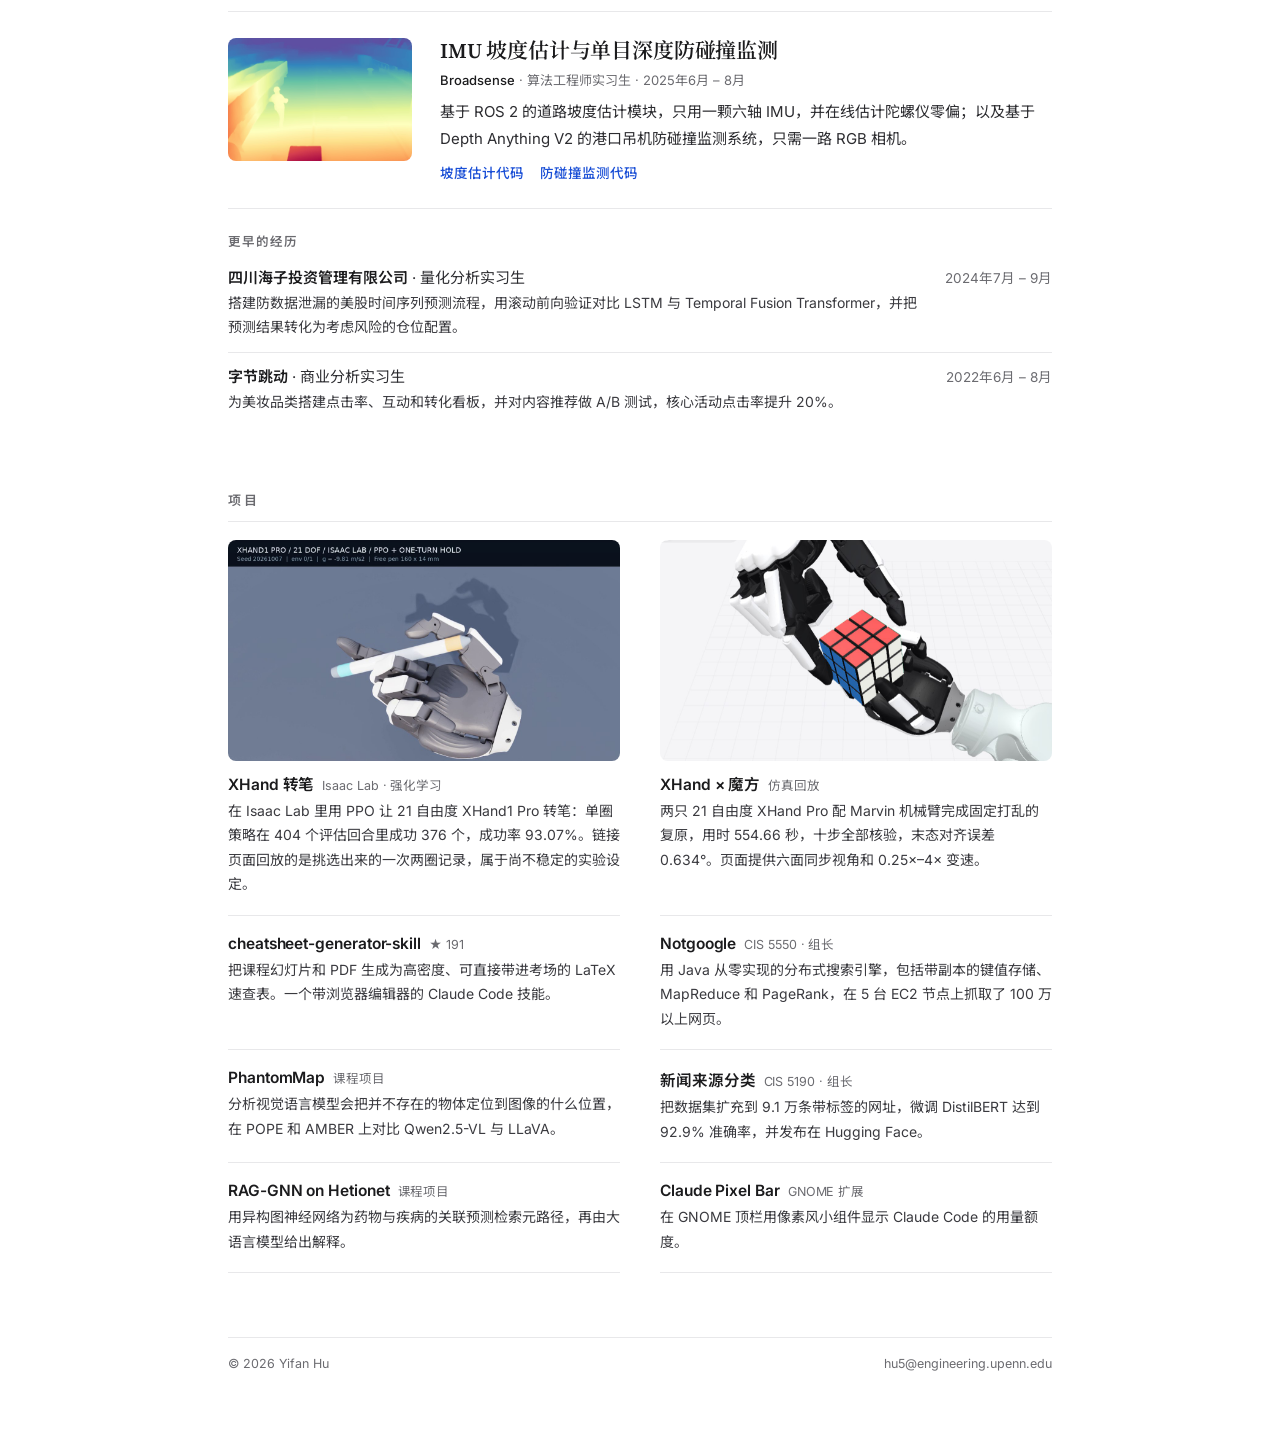
==== commit d908f1af: "Note MuJoCo tuning before hardware deployment in the DexGen-Teleop entry" ====
--- a/zh.html
+++ b/zh.html
@@ -107,7 +107,7 @@
     <div>
       <h3>DexGen-Teleop：Manus 手套引导的扩散策略</h3>
       <p class="meta"><b>星动纪元 ROBOTERA</b> · 机器人学习实习生 · 2026年5月 – 8月 · XHand1 Pro 与 M7 人形机器人</p>
-      <p>手套只提供高层意图，全部手指动作由一个 FiLM 条件化的 UNet 扩散策略生成，模型用 44.6 万条强化学习专家数据训练。已在真机上完成转螺丝刀和转瓶子的演示，并通过 ROS 2 集成到 M7 人形机器人。</p>
+      <p>手套只提供高层意图，全部手指动作由一个 FiLM 条件化的 UNet 扩散策略生成，模型用 44.6 万条强化学习专家数据训练。先在 MuJoCo 仿真中调试，再部署到真机：完成转螺丝刀和转瓶子的演示，并通过 ROS 2 集成到 M7 人形机器人。</p>
       <p class="el"><a href="assets/video/glove-teleop.mp4" data-video="assets/video/glove-teleop.mp4" data-poster="assets/img/glove-teleop-poster.jpg">观看视频</a></p>
     </div>
   </article>
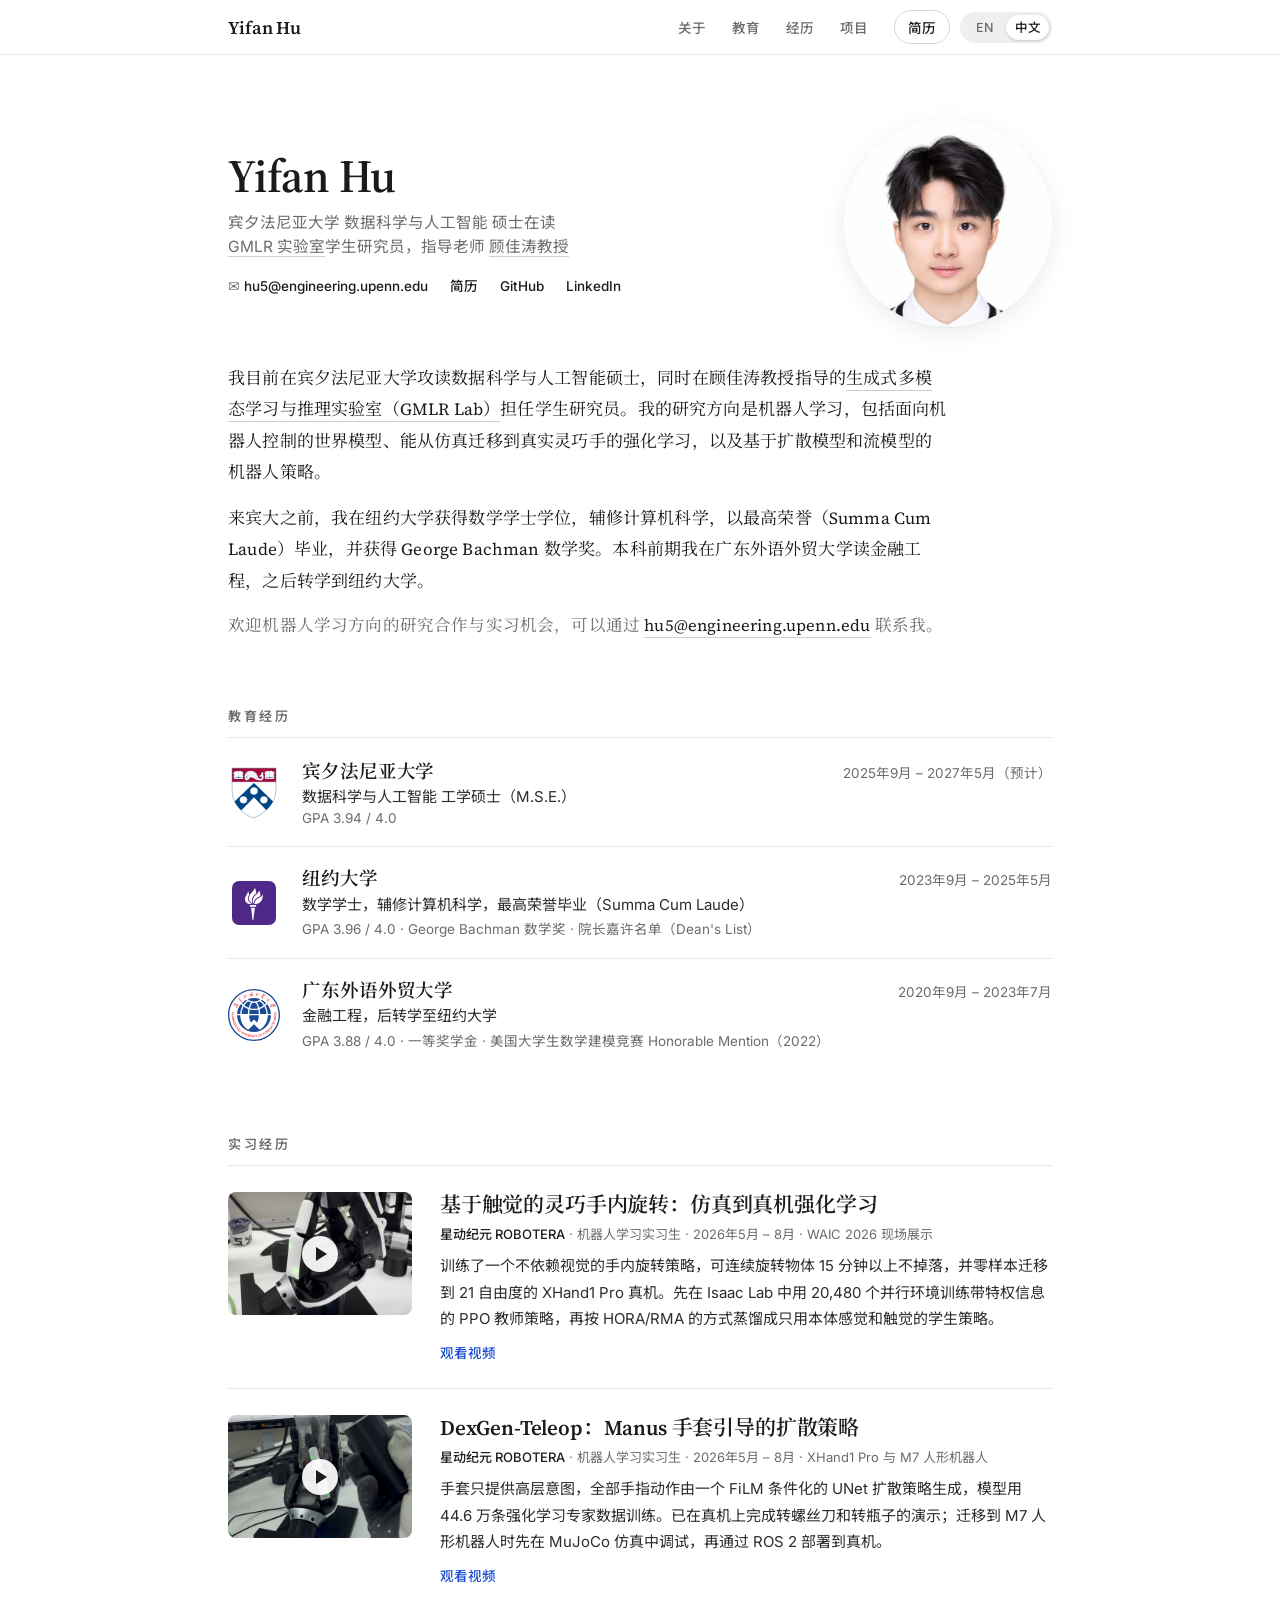
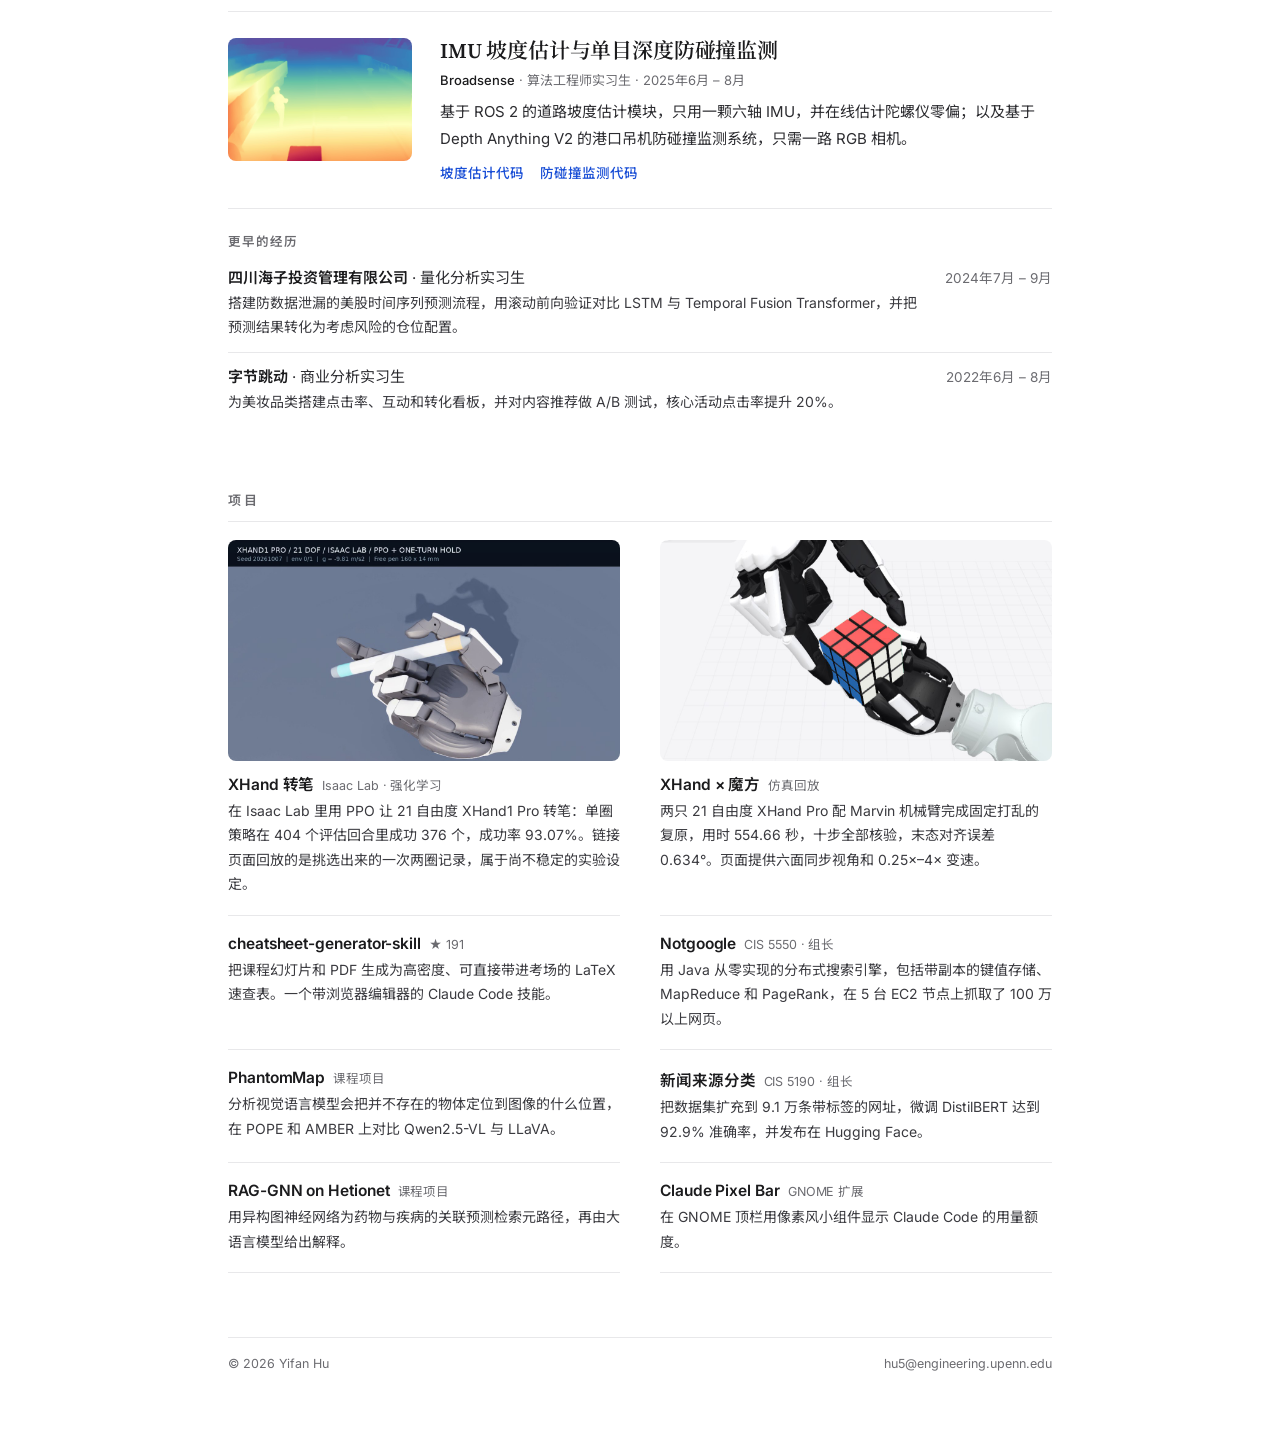
==== commit eb026c33: "Separate the Isaac Lab hand work from the MuJoCo M7 port in DexGen-Teleop" ====
--- a/zh.html
+++ b/zh.html
@@ -107,7 +107,7 @@
     <div>
       <h3>DexGen-Teleop：Manus 手套引导的扩散策略</h3>
       <p class="meta"><b>星动纪元 ROBOTERA</b> · 机器人学习实习生 · 2026年5月 – 8月 · XHand1 Pro 与 M7 人形机器人</p>
-      <p>手套只提供高层意图，全部手指动作由一个 FiLM 条件化的 UNet 扩散策略生成，模型用 44.6 万条强化学习专家数据训练。先在 MuJoCo 仿真中调试，再部署到真机：完成转螺丝刀和转瓶子的演示，并通过 ROS 2 集成到 M7 人形机器人。</p>
+      <p>手套只提供高层意图，全部手指动作由一个 FiLM 条件化的 UNet 扩散策略生成，模型用 44.6 万条强化学习专家数据训练。已在真机上完成转螺丝刀和转瓶子的演示；迁移到 M7 人形机器人时先在 MuJoCo 仿真中调试，再通过 ROS 2 部署到真机。</p>
       <p class="el"><a href="assets/video/glove-teleop.mp4" data-video="assets/video/glove-teleop.mp4" data-poster="assets/img/glove-teleop-poster.jpg">观看视频</a></p>
     </div>
   </article>
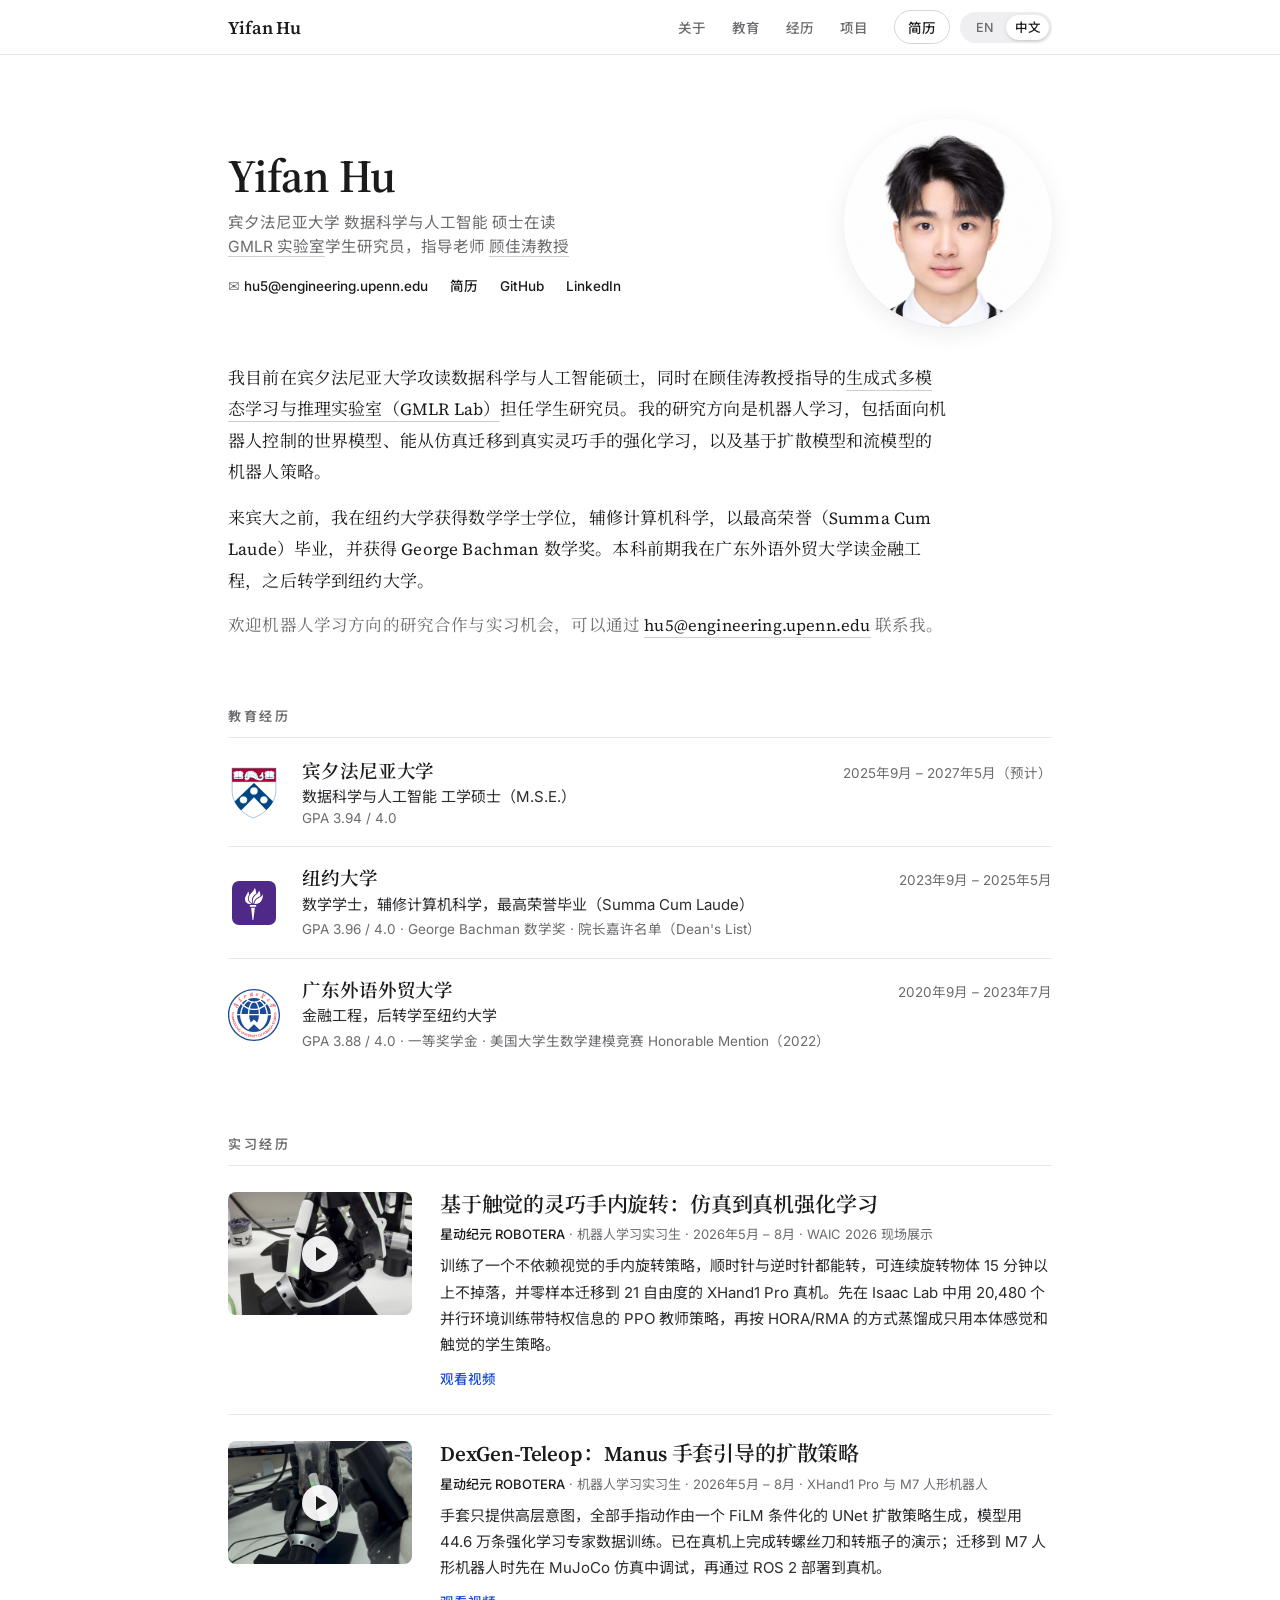
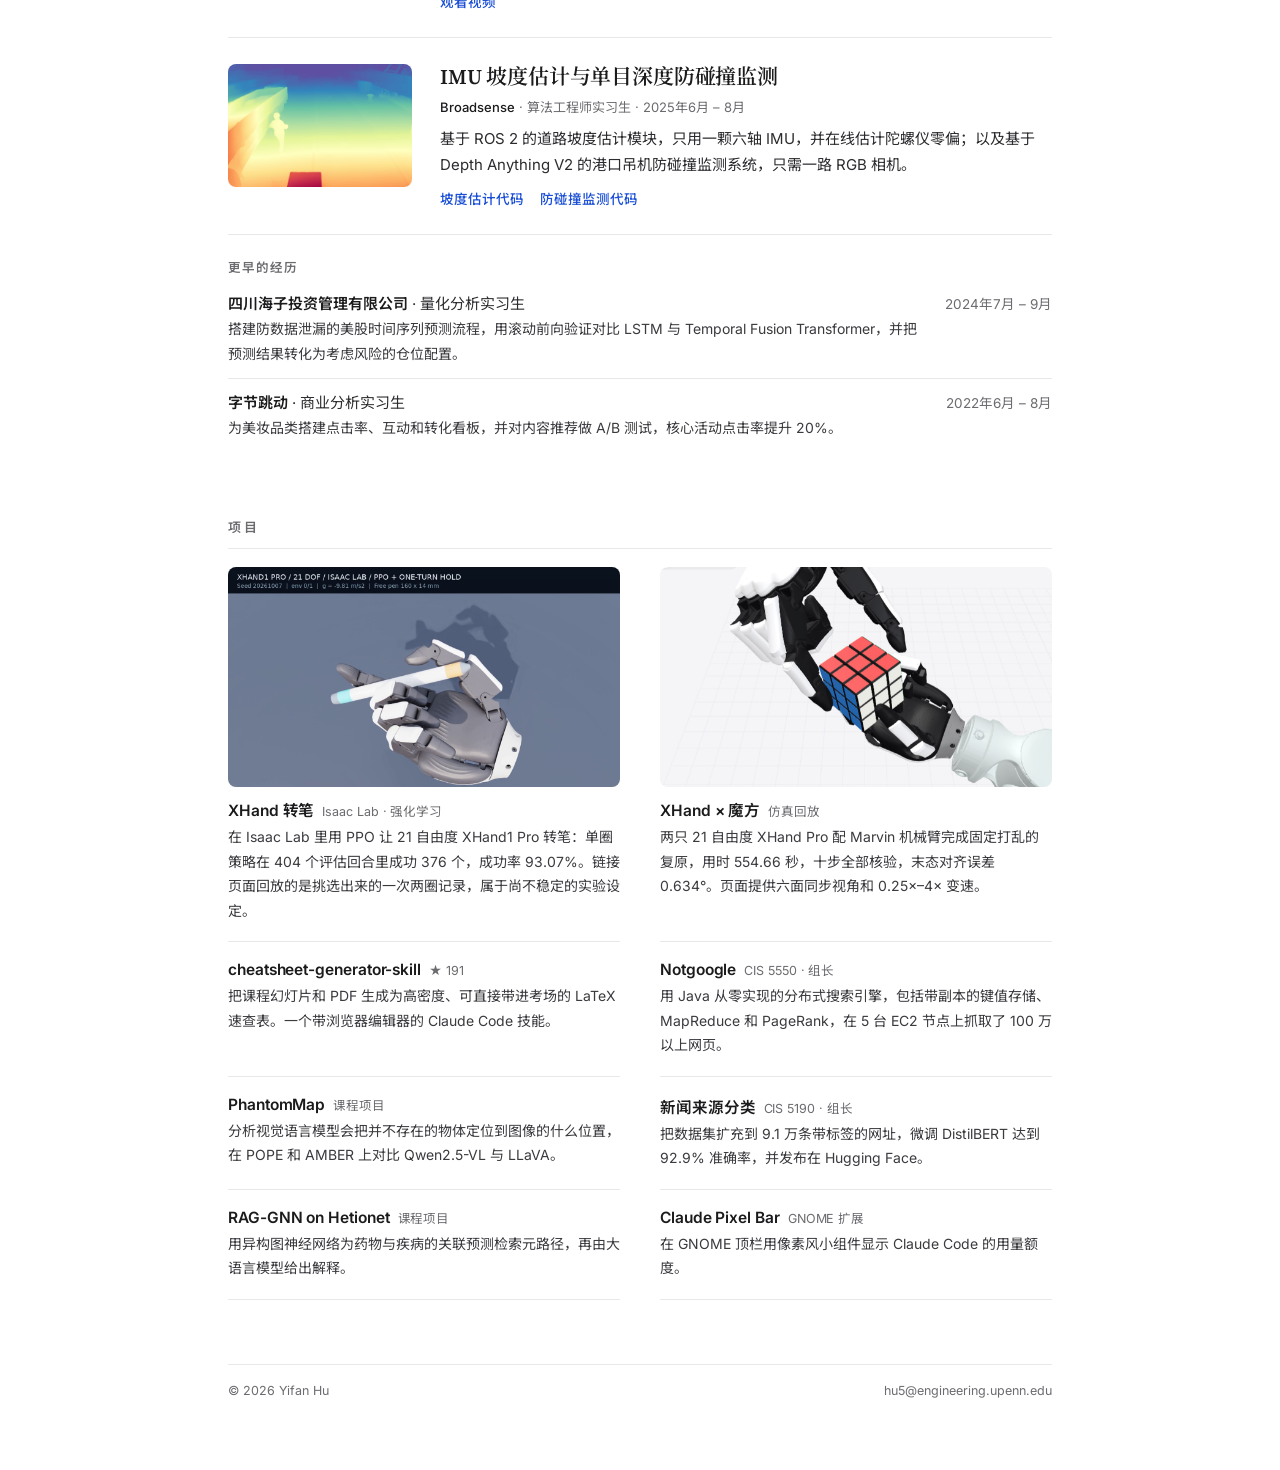
==== commit f327c789: "Note that in-hand rotation works in both directions" ====
--- a/zh.html
+++ b/zh.html
@@ -95,7 +95,7 @@
     <div>
       <h3>基于触觉的灵巧手内旋转：仿真到真机强化学习</h3>
       <p class="meta"><b>星动纪元 ROBOTERA</b> · 机器人学习实习生 · 2026年5月 – 8月 · WAIC 2026 现场展示</p>
-      <p>训练了一个不依赖视觉的手内旋转策略，可连续旋转物体 15 分钟以上不掉落，并零样本迁移到 21 自由度的 XHand1 Pro 真机。先在 Isaac Lab 中用 20,480 个并行环境训练带特权信息的 PPO 教师策略，再按 HORA/RMA 的方式蒸馏成只用本体感觉和触觉的学生策略。</p>
+      <p>训练了一个不依赖视觉的手内旋转策略，顺时针与逆时针都能转，可连续旋转物体 15 分钟以上不掉落，并零样本迁移到 21 自由度的 XHand1 Pro 真机。先在 Isaac Lab 中用 20,480 个并行环境训练带特权信息的 PPO 教师策略，再按 HORA/RMA 的方式蒸馏成只用本体感觉和触觉的学生策略。</p>
       <p class="el"><a href="assets/video/inhand-rotation.mp4" data-video="assets/video/inhand-rotation.mp4" data-poster="assets/img/inhand-rotation-poster.jpg">观看视频</a></p>
     </div>
   </article>
